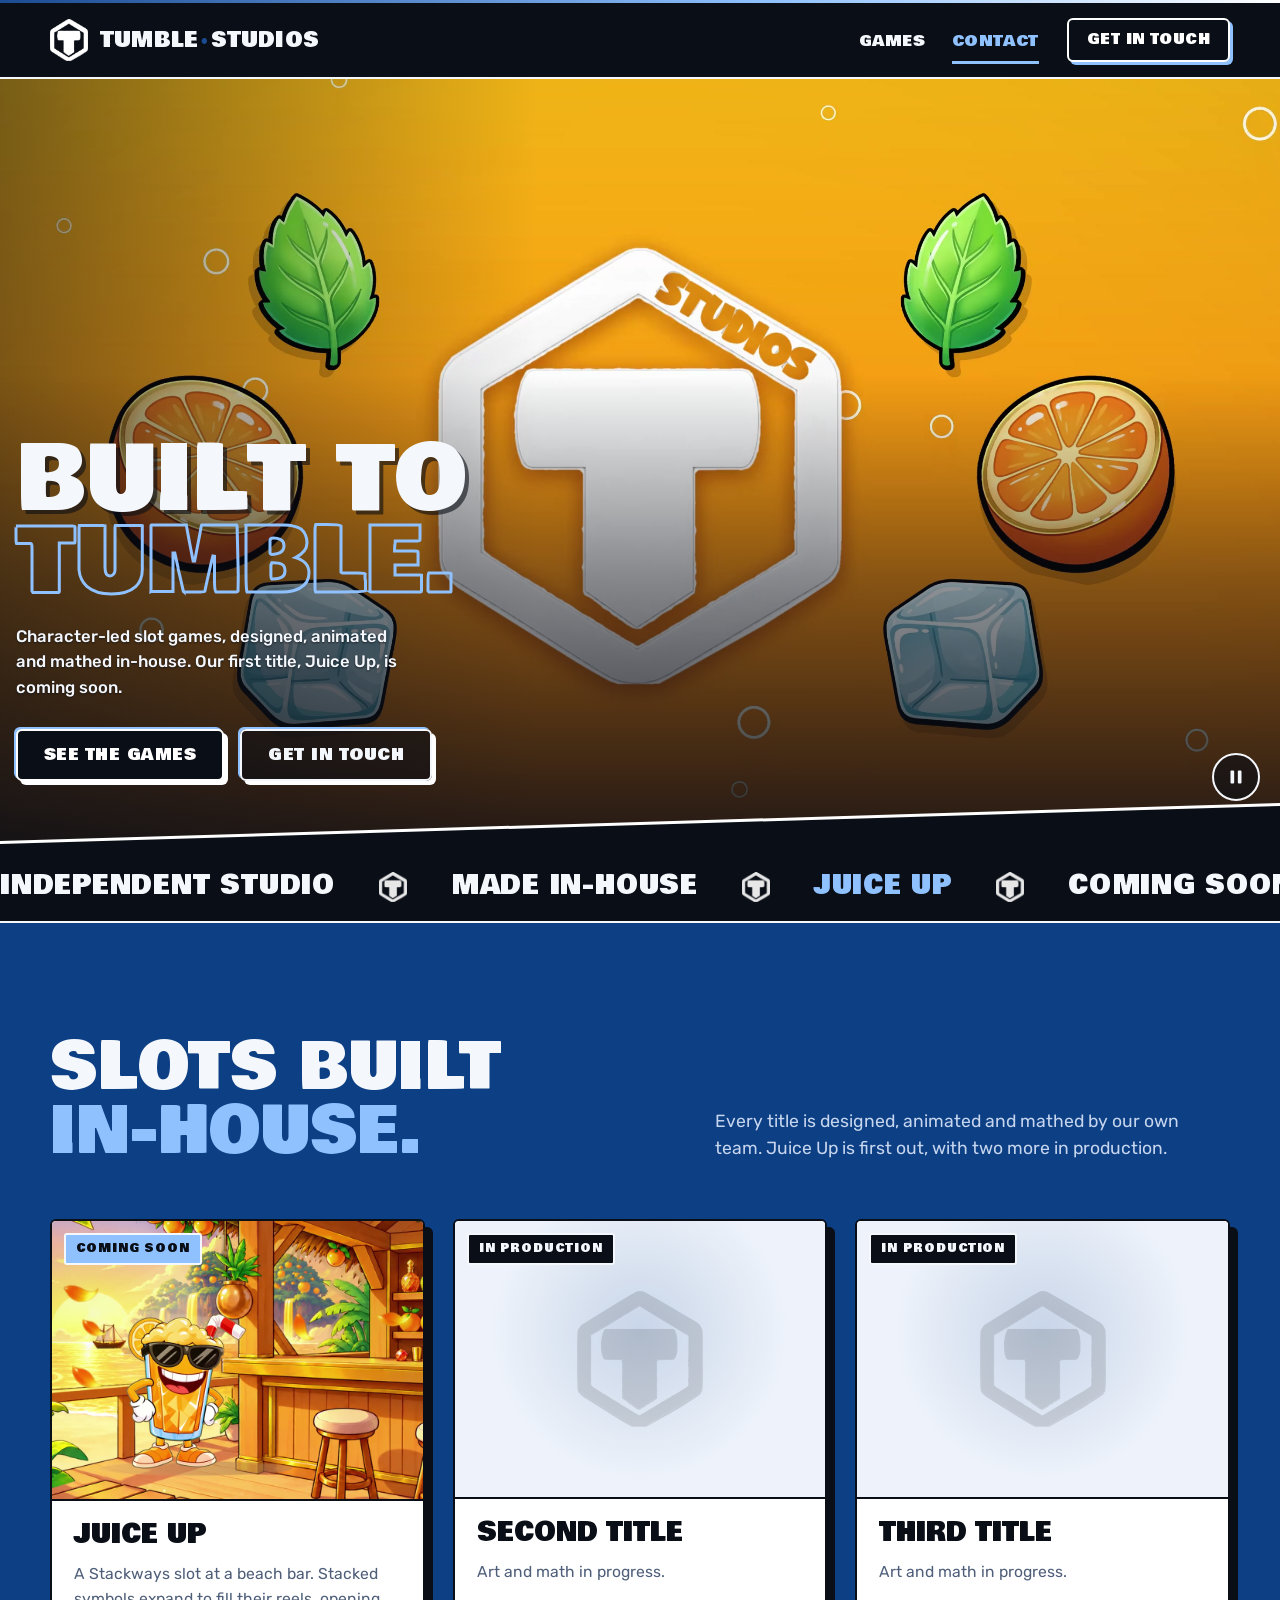
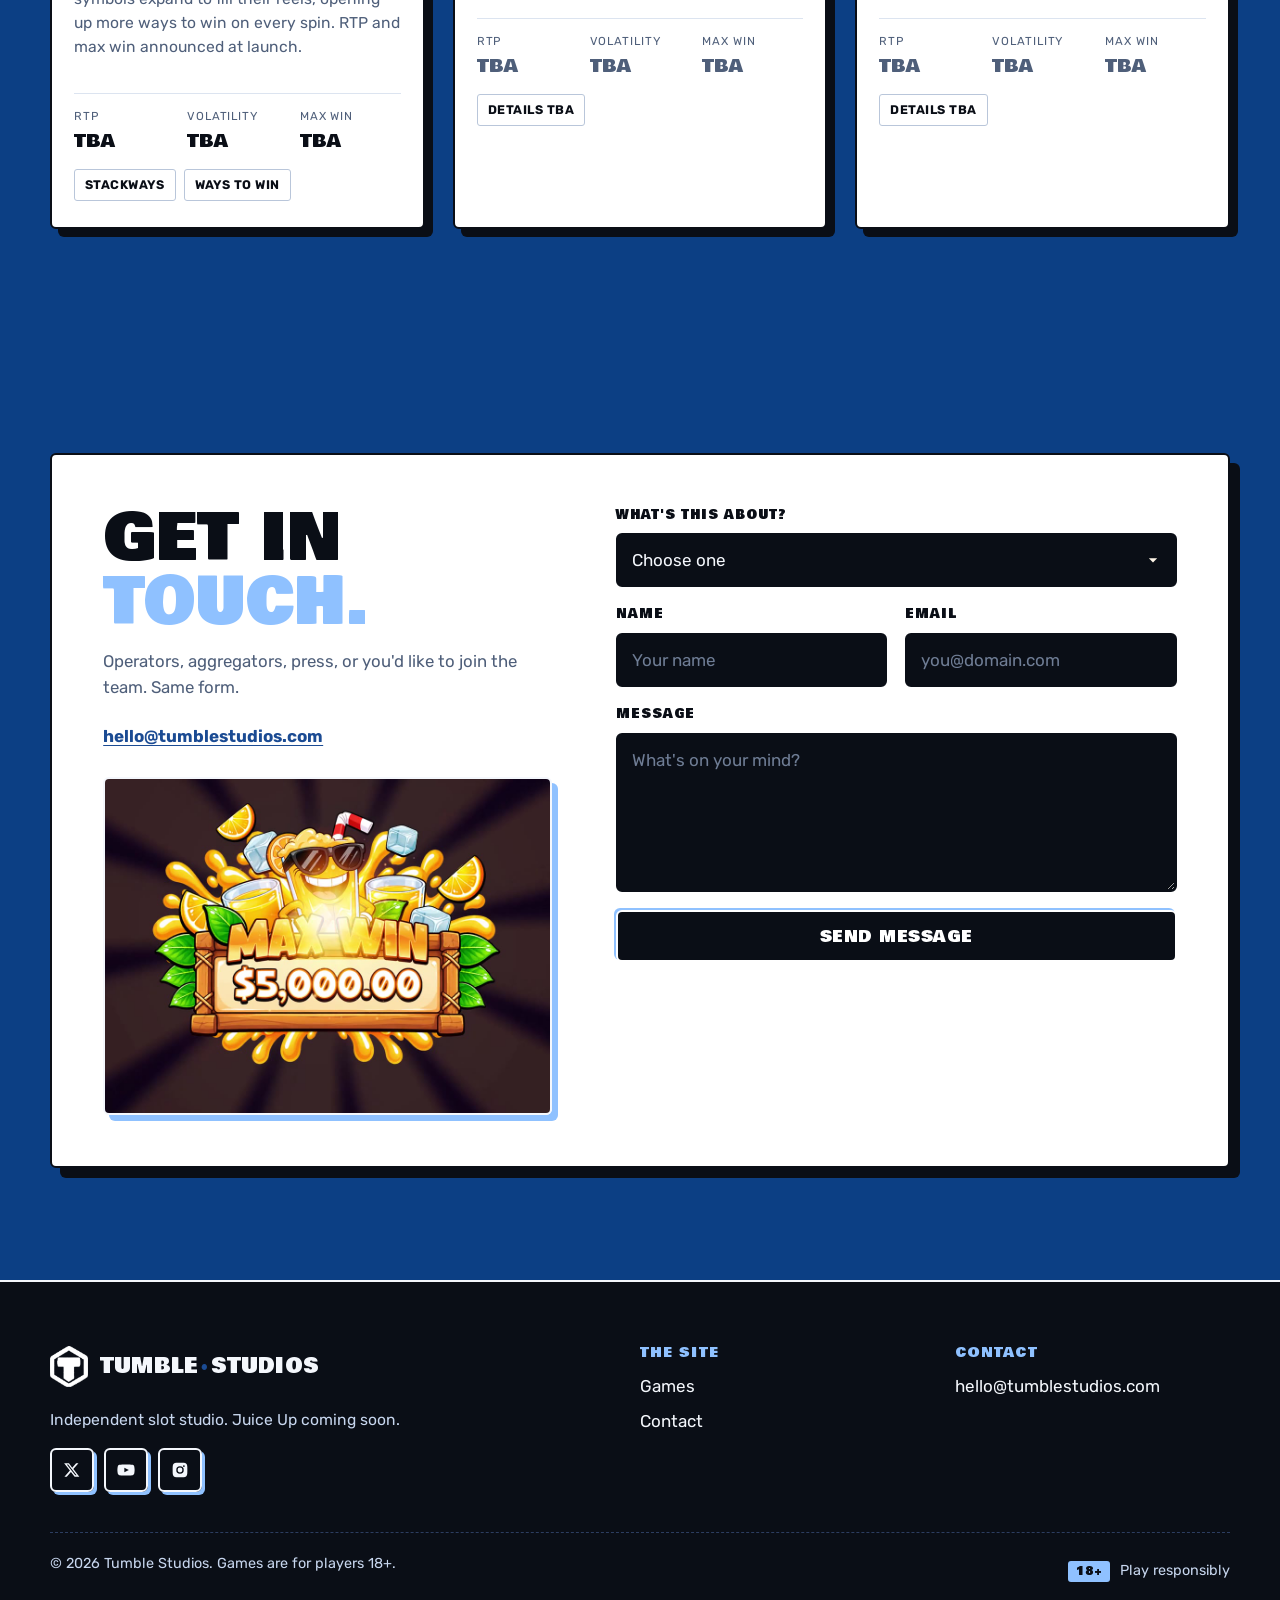
==== index.html @ 676ecd94 "Blue / white / black: page on the logo intro's blue gradient - Body background matches the intro vid" ====
<!doctype html>
<html lang="en">
<head>
  <meta charset="utf-8">
  <meta name="viewport" content="width=device-width, initial-scale=1">
  <title>Tumble Studios · Independent slot studio</title>
  <meta name="description" content="Tumble Studios is an independent slot studio. Character-led games made in-house. First title, Juice Up, a Stackways slot, coming soon.">
  <meta name="theme-color" content="#144C93">
  <meta property="og:type" content="website">
  <meta property="og:title" content="Tumble Studios · Independent slot studio">
  <meta property="og:description" content="Character-led slot games made in-house. First title, Juice Up, a Stackways slot, coming soon.">
  <meta property="og:image" content="assets/hero-poster.jpg">
  <meta name="twitter:card" content="summary_large_image">
  <link rel="icon" href="assets/logo-mark.png" type="image/png">
  <link rel="preconnect" href="https://fonts.googleapis.com">
  <link rel="preconnect" href="https://fonts.gstatic.com" crossorigin>
  <link href="https://fonts.googleapis.com/css2?family=Bowlby+One&family=Rubik:wght@400;500;700&display=swap" rel="stylesheet">
  <link rel="stylesheet" href="css/styles.css">
</head>
<body>
  <a class="skip-link" href="#main">Skip to main content</a>

  <header class="site-header" id="top">
    <div class="wrap header-inner">
      <a class="brand" href="#top" aria-label="Tumble Studios home">
        <img class="brand-mark" src="assets/logo-mark.png" alt="" width="40" height="43">
        <span class="brand-name">Tumble<span class="brand-dot">·</span>Studios</span>
      </a>

      <button class="nav-toggle" type="button" aria-expanded="false" aria-controls="site-nav">
        <span class="nav-toggle-bar"></span>
        <span class="visually-hidden">Menu</span>
      </button>

      <nav class="site-nav" id="site-nav" aria-label="Main">
        <ul>
          <li><a href="#games">Games</a></li>
          <li><a href="#contact">Contact</a></li>
        </ul>
        <a class="btn btn-primary btn-small" href="#contact">Get in touch</a>
      </nav>
    </div>
  </header>

  <main id="main">

    <!-- Hero -->
    <section class="hero" aria-labelledby="hero-title">
      <video class="hero-video" autoplay muted loop playsinline preload="metadata" poster="assets/hero-poster.jpg">
        <source src="assets/hero.mp4" type="video/mp4">
      </video>
      <div class="hero-shade"></div>

      <div class="wrap hero-content">
        <h1 class="hero-title" id="hero-title" aria-label="Built to tumble.">
          <span class="line" data-cascade aria-hidden="true">Built to</span>
          <span class="line outline" data-cascade aria-hidden="true">tumble.</span>
        </h1>
        <p class="hero-lead">Character-led slot games, designed, animated and mathed in-house. Our first title, Juice Up, is coming soon.</p>
        <div class="hero-actions">
          <a class="btn btn-primary" href="#games">See the games</a>
          <a class="btn btn-ghost" href="#contact">Get in touch</a>
        </div>
      </div>

      <button class="video-toggle" type="button" aria-pressed="false" aria-label="Pause background video">
        <svg class="icon-pause" viewBox="0 0 24 24" aria-hidden="true"><rect x="6" y="5" width="4" height="14" rx="1"/><rect x="14" y="5" width="4" height="14" rx="1"/></svg>
        <svg class="icon-play" viewBox="0 0 24 24" aria-hidden="true"><path d="M8 5.5v13l11-6.5z"/></svg>
      </button>
    </section>

    <!-- Marquee strip -->
    <div class="marquee" aria-hidden="true">
      <div class="marquee-track">
        <span>Independent studio</span><img src="assets/logo-mark.png" alt="">
        <span>Made in-house</span><img src="assets/logo-mark.png" alt="">
        <span>Juice Up</span><img src="assets/logo-mark.png" alt="">
        <span>Coming soon</span><img src="assets/logo-mark.png" alt="">
        <span>Independent studio</span><img src="assets/logo-mark.png" alt="">
        <span>Made in-house</span><img src="assets/logo-mark.png" alt="">
        <span>Juice Up</span><img src="assets/logo-mark.png" alt="">
        <span>Coming soon</span><img src="assets/logo-mark.png" alt="">
      </div>
    </div>

    <!-- Games -->
    <section class="games section" id="games" aria-labelledby="games-title">
      <div class="wrap">
        <div class="section-head">
          <h2 class="section-title" id="games-title">Slots built <span class="accent">in-house.</span></h2>
          <p class="section-lead">Every title is designed, animated and mathed by our own team. Juice Up is first out, with two more in production.</p>
        </div>

        <ul class="game-grid" role="list">
          <li class="game-card is-featured">
            <div class="card-art">
              <img src="assets/art-sunset.jpg" alt="Juice Up: a grinning cartoon glass of orange juice wearing sunglasses, standing at a beach bar at sunset." loading="lazy" width="960" height="720">
              <span class="tag tag-zest">Coming soon</span>
            </div>
            <div class="card-body">
              <h3>Juice Up</h3>
              <p>A Stackways slot at a beach bar. Stacked symbols expand to fill their reels, opening up more ways to win on every spin. RTP and max win announced at launch.</p>
              <dl class="stats">
                <div><dt>RTP</dt><dd>TBA</dd></div>
                <div><dt>Volatility</dt><dd>TBA</dd></div>
                <div><dt>Max win</dt><dd>TBA</dd></div>
              </dl>
              <ul class="chips" role="list">
                <li>Stackways</li>
                <li>Ways to win</li>
              </ul>
            </div>
          </li>

          <li class="game-card is-placeholder">
            <div class="card-art card-art-blank">
              <img src="assets/logo-mark.png" alt="" width="200" height="216">
              <span class="tag">In production</span>
            </div>
            <div class="card-body">
              <h3>Second title</h3>
              <p>Art and math in progress.</p>
              <dl class="stats">
                <div><dt>RTP</dt><dd>TBA</dd></div>
                <div><dt>Volatility</dt><dd>TBA</dd></div>
                <div><dt>Max win</dt><dd>TBA</dd></div>
              </dl>
              <ul class="chips" role="list">
                <li>Details TBA</li>
              </ul>
            </div>
          </li>

          <li class="game-card is-placeholder">
            <div class="card-art card-art-blank">
              <img src="assets/logo-mark.png" alt="" width="200" height="216">
              <span class="tag">In production</span>
            </div>
            <div class="card-body">
              <h3>Third title</h3>
              <p>Art and math in progress.</p>
              <dl class="stats">
                <div><dt>RTP</dt><dd>TBA</dd></div>
                <div><dt>Volatility</dt><dd>TBA</dd></div>
                <div><dt>Max win</dt><dd>TBA</dd></div>
              </dl>
              <ul class="chips" role="list">
                <li>Details TBA</li>
              </ul>
            </div>
          </li>
        </ul>
      </div>
    </section>

    <!-- Contact -->
    <section class="contact section" id="contact" aria-labelledby="contact-title">
      <div class="wrap">
        <div class="contact-panel">
          <div class="contact-copy">
            <h2 class="section-title" id="contact-title">Get in <span class="accent">touch.</span></h2>
            <p>Operators, aggregators, press, or you'd like to join the team. Same form.</p>
            <a class="contact-email" href="mailto:hello@tumblestudios.com">hello@tumblestudios.com</a>
            <img class="contact-art" src="assets/art-maxwin.jpg" alt="Max win screen from Juice Up: the juice mascot behind a wooden sign reading Max win $5,000.00." loading="lazy" width="960" height="720">
          </div>

          <form class="contact-form" action="#" method="post" novalidate>
            <div class="field field-full">
              <label for="topic">What's this about?</label>
              <select id="topic" name="topic" required>
                <option value="">Choose one</option>
                <option>Operator partnership</option>
                <option>Aggregator integration</option>
                <option>Press</option>
                <option>Joining the team</option>
                <option>Something else</option>
              </select>
            </div>
            <div class="field">
              <label for="name">Name</label>
              <input id="name" name="name" type="text" autocomplete="name" placeholder="Your name" required>
            </div>
            <div class="field">
              <label for="email">Email</label>
              <input id="email" name="email" type="email" inputmode="email" autocomplete="email" placeholder="you@domain.com" required>
            </div>
            <div class="field field-full">
              <label for="message">Message</label>
              <textarea id="message" name="message" rows="5" placeholder="What's on your mind?" required></textarea>
            </div>
            <div class="field field-full">
              <button class="btn btn-primary" type="submit">Send message</button>
              <p class="form-note" role="status" aria-live="polite"></p>
            </div>
          </form>
        </div>
      </div>
    </section>
  </main>

  <footer class="site-footer">
    <div class="wrap footer-grid">
      <div class="footer-brand">
        <a class="brand" href="#top" aria-label="Tumble Studios home">
          <img class="brand-mark" src="assets/logo-mark.png" alt="" width="40" height="43">
          <span class="brand-name">Tumble<span class="brand-dot">·</span>Studios</span>
        </a>
        <p>Independent slot studio. Juice Up coming soon.</p>
        <ul class="social" role="list">
          <li><a href="#" aria-label="Tumble Studios on X"><svg viewBox="0 0 24 24" aria-hidden="true"><path d="M17.5 3h3.1l-6.8 7.8L21.8 21h-6.3l-4.9-6.4L5 21H1.9l7.3-8.3L1.5 3h6.4l4.4 5.9zm-1.1 16.1h1.7L6.9 4.8H5.1z"/></svg></a></li>
          <li><a href="#" aria-label="Tumble Studios on YouTube"><svg viewBox="0 0 24 24" aria-hidden="true"><path d="M23 7.2a3 3 0 0 0-2.1-2.1C19 4.6 12 4.6 12 4.6s-7 0-8.9.5A3 3 0 0 0 1 7.2 31 31 0 0 0 .5 12 31 31 0 0 0 1 16.8a3 3 0 0 0 2.1 2.1c1.9.5 8.9.5 8.9.5s7 0 8.9-.5A3 3 0 0 0 23 16.8a31 31 0 0 0 .5-4.8A31 31 0 0 0 23 7.2zM9.8 15.1V8.9l6 3.1z"/></svg></a></li>
          <li><a href="#" aria-label="Tumble Studios on Instagram"><svg viewBox="0 0 24 24" aria-hidden="true"><path d="M12 2.2c3.2 0 3.6 0 4.8.1 3.2.1 4.8 1.7 4.9 4.9.1 1.3.1 1.6.1 4.8s0 3.6-.1 4.8c-.1 3.2-1.7 4.8-4.9 4.9-1.3.1-1.6.1-4.8.1s-3.6 0-4.8-.1c-3.3-.1-4.8-1.7-4.9-4.9C2.2 15.6 2.2 15.2 2.2 12s0-3.6.1-4.8C2.4 3.9 4 2.4 7.2 2.3 8.4 2.2 8.8 2.2 12 2.2zM12 7a5 5 0 1 0 0 10 5 5 0 0 0 0-10zm0 8.2a3.2 3.2 0 1 1 0-6.4 3.2 3.2 0 0 1 0 6.4zm5.2-9.6a1.2 1.2 0 1 0 0 2.4 1.2 1.2 0 0 0 0-2.4z"/></svg></a></li>
        </ul>
      </div>
      <nav aria-label="Footer">
        <h3>The site</h3>
        <ul>
          <li><a href="#games">Games</a></li>
          <li><a href="#contact">Contact</a></li>
        </ul>
      </nav>
      <div>
        <h3>Contact</h3>
        <ul>
          <li><a href="mailto:hello@tumblestudios.com">hello@tumblestudios.com</a></li>
        </ul>
      </div>
    </div>
    <div class="wrap footer-bottom">
      <p>&copy; 2026 Tumble Studios. Games are for players 18+.</p>
      <p><span class="age-badge">18+</span> Play responsibly</p>
    </div>
  </footer>

  <script src="js/main.js" defer></script>
</body>
</html>
---- css/styles.css ----
/* Tumble Studios
   Dark, loud, orange. Bowlby One for display, Rubik for everything else. */

:root {
  /* blue, white, black: from the Tumble Studios logo intro */
  --bg: #111B2E;         /* navy rather than black; a shade lighter */
  --bg-raised: #192741;
  --line: #2C3D60;
  --text: #F4F7FC;
  --white: #FFFFFF;
  --muted: #A7B4CA;
  --blue: #1B4B93;       /* sampled from Doug's logo */
  --blue-deep: #10316A;
  --sky: #6AA6FF;
  --ink: #0A0E16;

  --font-display: "Bowlby One", "Arial Black", Impact, sans-serif;
  --font-body: "Rubik", "Segoe UI", system-ui, sans-serif;

  --wrap: 1180px;
  --gutter: 16px;
  --radius: 6px;
  --ease: cubic-bezier(.2, .8, .2, 1);
  --ease-reel: cubic-bezier(.3, 1.35, .45, 1);

  /* two-tone offset shadows on buttons: blue one way, sky the other */
  --shadow-btn: 4px 4px 0 var(--blue), -2px -2px 0 var(--sky);
  --shadow-btn-hover: 6px 6px 0 var(--sky), -2px -2px 0 var(--blue);
}

*, *::before, *::after { box-sizing: border-box; }

html { scroll-behavior: smooth; -webkit-text-size-adjust: 100%; }

/* keep anchored sections clear of the sticky header */
[id] { scroll-margin-top: 84px; }

body {
  margin: 0;
  font-family: var(--font-body);
  font-size: 1.0625rem;
  line-height: 1.55;
  color: var(--text);
  background-color: var(--bg);
  /* faint diagonal grain so the dark isn't flat */
  background-image: repeating-linear-gradient(135deg, rgba(255, 255, 255, .018) 0 2px, transparent 2px 7px);
  overflow-x: hidden;
}

img, video, svg { display: block; max-width: 100%; }

::selection { background: var(--sky); color: var(--ink); }

h1, h2, h3 {
  font-family: var(--font-display);
  font-weight: 400;
  line-height: 1;
  margin: 0;
  text-transform: uppercase;
}

p { margin: 0 0 1em; max-width: 62ch; }
p:last-child { margin-bottom: 0; }

a { color: var(--sky); text-underline-offset: .15em; }
a:hover { color: var(--text); }

:focus-visible { outline: 3px solid var(--sky); outline-offset: 3px; }

ul[role="list"] { list-style: none; margin: 0; padding: 0; }

.accent { color: var(--sky); }

.wrap {
  width: min(100% - (var(--gutter) * 2), var(--wrap));
  margin-inline: auto;
}

.visually-hidden {
  position: absolute !important;
  width: 1px; height: 1px;
  padding: 0; margin: -1px;
  overflow: hidden; clip: rect(0 0 0 0);
  white-space: nowrap; border: 0;
}

.skip-link {
  position: absolute; top: -100px; left: 16px;
  padding: 10px 14px;
  background: var(--sky); color: var(--ink);
  border-radius: var(--radius);
  z-index: 100;
  font-weight: 700;
}
.skip-link:focus { top: 12px; }

/* Buttons: flat, hard offset shadow */
.btn {
  display: inline-flex;
  align-items: center;
  justify-content: center;
  min-height: 52px;
  padding: 0 26px;
  font-family: var(--font-display);
  font-size: 1rem;
  letter-spacing: .03em;
  text-transform: uppercase;
  text-decoration: none;
  border-radius: var(--radius);
  border: 2px solid var(--text);
  cursor: pointer;
  transition: transform .15s var(--ease), box-shadow .15s var(--ease), background-color .15s;
}
.btn:hover { transform: translate(-2px, -2px); }
.btn:active { transform: translate(1px, 1px); }

.btn-primary {
  background: var(--white);
  color: var(--ink);
  border-color: var(--white);
  box-shadow: var(--shadow-btn);
}
.btn-primary:hover { background: var(--sky); color: var(--ink); border-color: var(--white); box-shadow: var(--shadow-btn-hover); }
.btn-primary:active { box-shadow: 2px 2px 0 var(--blue); }

.btn-ghost {
  background: rgba(10, 14, 22, .55);
  color: var(--text);
  border-color: var(--text);
  box-shadow: var(--shadow-btn);
  backdrop-filter: blur(6px);
}
.btn-ghost:hover { background: var(--text); color: var(--ink); box-shadow: var(--shadow-btn-hover); }

.btn-small { min-height: 44px; padding: 0 18px; font-size: .9rem; box-shadow: 3px 3px 0 var(--blue); }
.btn-small:hover { box-shadow: 5px 5px 0 var(--sky); }

/* Header */
.site-header {
  position: sticky;
  top: 0;
  z-index: 50;
  background: var(--bg);
  border-bottom: 2px solid var(--text);
  /* thin brand line along the very top, blue fading to sky */
  border-top: 3px solid var(--blue);
}
.site-header::before {
  content: "";
  position: absolute;
  top: -3px; left: 0; right: 0;
  height: 3px;
  background: linear-gradient(90deg, var(--blue), var(--sky) 60%, var(--white));
}

.header-inner {
  display: flex;
  align-items: center;
  justify-content: space-between;
  gap: 24px;
  min-height: 74px;
}

.brand {
  display: inline-flex;
  align-items: center;
  gap: 12px;
  color: var(--text);
  text-decoration: none;
}
.brand:hover { color: var(--sky); }
.brand-mark { width: 38px; height: auto; }
.brand-name { font-family: var(--font-display); font-size: 1.3rem; text-transform: uppercase; letter-spacing: .01em; }
.brand-dot { color: var(--blue); margin: 0 .1em; }

.site-nav { display: flex; align-items: center; gap: 28px; }
.site-nav ul { display: flex; gap: 26px; list-style: none; margin: 0; padding: 0; }
.site-nav ul a {
  font-family: var(--font-display);
  font-size: .95rem;
  letter-spacing: .04em;
  text-transform: uppercase;
  color: var(--text);
  text-decoration: none;
  padding: 8px 0;
  border-bottom: 3px solid transparent;
}
.site-nav ul a:hover,
.site-nav ul a[aria-current="true"] { border-bottom-color: var(--sky); color: var(--sky); }

.nav-toggle {
  display: none;
  width: 48px; height: 48px;
  background: none; border: 0;
  position: relative;
  cursor: pointer;
  border-radius: var(--radius);
}
.nav-toggle-bar,
.nav-toggle-bar::before,
.nav-toggle-bar::after {
  position: absolute; left: 12px;
  width: 24px; height: 3px;
  background: var(--text);
  border-radius: 2px;
  transition: transform .25s var(--ease), opacity .2s;
}
.nav-toggle-bar { top: 22px; }
.nav-toggle-bar::before { content: ""; left: 0; top: -8px; }
.nav-toggle-bar::after { content: ""; left: 0; top: 8px; }
.nav-toggle[aria-expanded="true"] .nav-toggle-bar { background: transparent; }
.nav-toggle[aria-expanded="true"] .nav-toggle-bar::before { transform: translateY(8px) rotate(45deg); }
.nav-toggle[aria-expanded="true"] .nav-toggle-bar::after { transform: translateY(-8px) rotate(-45deg); }

/* Hero */
.hero {
  position: relative;
  min-height: min(86svh, 800px);
  display: flex;
  align-items: flex-end;
  background: var(--bg);
  overflow: hidden;
  isolation: isolate;
}

.hero-video, .hero-shade {
  position: absolute;
  inset: 0;
  width: 100%;
  height: 100%;
}
.hero-video { object-fit: cover; z-index: -2; }
.hero-shade {
  z-index: -1;
  background:
    linear-gradient(to top, rgba(10, 14, 22, .9) 0%, rgba(10, 14, 22, .45) 35%, rgba(10, 14, 22, 0) 62%),
    linear-gradient(to right, rgba(10, 14, 22, .5), rgba(10, 14, 22, 0) 42%);
}

/* diagonal bottom edge, like a torn ticket, with the orange line following it */
/* Two stacked wedges: an orange one, and a dark one 3px lower on top of it,
   so only a 3px orange line shows along the cut. The cut rises to the right
   by a fixed 38px whatever the screen width, so the line starts at the edge. */
.hero::before,
.hero::after {
  content: "";
  position: absolute;
  left: 0; right: 0; bottom: 0;
  height: 60px;
  z-index: 1;
  pointer-events: none;
}
.hero::before {
  background: var(--blue);
  clip-path: polygon(0 48px, 100% 10px, 100% 100%, 0 100%);
}
.hero::after {
  background: var(--bg);
  clip-path: polygon(0 51px, 100% 13px, 100% 100%, 0 100%);
}

/* hero text hugs the left edge so the video stays in view */
.hero-content {
  position: relative;
  z-index: 2;
  width: min(100% - (var(--gutter) * 2), 1400px);
  margin-inline: auto;
  padding-block: clamp(40px, 6vw, 72px);
}

.hero-title {
  display: flex;
  flex-direction: column;
  font-size: clamp(3rem, 7.5vw, 5.6rem);
  line-height: .92;
  text-shadow: 4px 4px 0 rgba(10, 14, 22, .6);
  margin-bottom: 20px;
}
.hero-title .line { display: block; white-space: pre; }
.hero-title .outline {
  color: transparent;
  -webkit-text-stroke: 3px var(--sky);
  text-shadow: none;
}

/* cascade: each letter drops in and lands with a small bounce */
.hero-title .letter {
  display: inline-block;
  animation: drop .7s var(--ease-reel) both;
  animation-delay: calc(var(--i) * 55ms);
}
@keyframes drop {
  from { opacity: 0; transform: translateY(-.6em); }
  60% { opacity: 1; }
  to { opacity: 1; transform: none; }
}

.hero-lead {
  font-size: clamp(1rem, 1.3vw, 1.15rem);
  font-weight: 500;
  max-width: 36ch;
  margin-bottom: 28px;
  color: var(--text);
  text-shadow: 0 1px 2px rgba(10, 14, 22, .7);
}

.hero-actions { display: flex; flex-wrap: wrap; gap: 16px; }

.video-toggle {
  position: absolute;
  right: 20px; bottom: 52px;
  z-index: 2;
  width: 48px; height: 48px;
  border-radius: 50%;
  border: 2px solid var(--text);
  background: rgba(10, 14, 22, .6);
  color: var(--text);
  cursor: pointer;
  display: grid;
  place-items: center;
}
.video-toggle:hover { background: var(--sky); color: var(--ink); }
.video-toggle svg { width: 22px; height: 22px; fill: currentColor; }
.video-toggle .icon-play { display: none; }
.video-toggle[aria-pressed="true"] .icon-pause { display: none; }
.video-toggle[aria-pressed="true"] .icon-play { display: block; }

/* page-load sequence */
.hero-lead, .hero-actions { animation: rise .6s var(--ease) both; }
.hero-lead { animation-delay: .75s; }
.hero-actions { animation-delay: .85s; }
@keyframes rise {
  from { opacity: 0; transform: translateY(16px); }
  to { opacity: 1; transform: none; }
}

/* Marquee strip */
.marquee {
  overflow: hidden;
  margin-top: 44px; /* clear gap below the hero frame */
  background: var(--ink);
  border-bottom: 2px solid var(--text);
  padding-block: 14px;
}
.marquee-track {
  display: flex;
  align-items: center;
  width: max-content;
  gap: 44px;
  font-family: var(--font-display);
  font-size: clamp(1.1rem, 2.2vw, 1.6rem);
  text-transform: uppercase;
  letter-spacing: .03em;
  animation: slide 30s linear infinite;
}
.marquee-track span { white-space: nowrap; }
.marquee-track span:nth-of-type(4n + 3) { color: var(--sky); }
.marquee-track img { width: 28px; height: auto; opacity: .9; }
@keyframes slide { to { transform: translateX(-50%); } }

/* Sections */
.section { padding-block: clamp(64px, 9vw, 112px); }

.section-head {
  display: grid;
  grid-template-columns: 1.2fr 1fr;
  gap: 24px 48px;
  align-items: end;
  margin-bottom: clamp(32px, 5vw, 56px);
}
.section-title { font-size: clamp(2.4rem, 5.5vw, 4rem); }
.section-title .accent { display: inline-block; white-space: nowrap; }
.section-lead { font-size: 1.1rem; color: var(--muted); max-width: 46ch; }

/* Game cards */
.game-grid {
  display: grid;
  grid-template-columns: repeat(3, 1fr);
  gap: 28px;
}

.game-card {
  position: relative;
  display: flex;
  flex-direction: column;
  background: var(--bg-raised);
  border: 2px solid var(--text);
  border-radius: var(--radius);
  box-shadow: 8px 8px 0 var(--blue);
  overflow: hidden;
  transition: transform .2s var(--ease), box-shadow .2s var(--ease);
}
.game-card:hover { transform: translate(-3px, -3px); box-shadow: 11px 11px 0 var(--sky); }
.game-card.is-placeholder { box-shadow: 8px 8px 0 var(--line); }
.game-card.is-placeholder:hover { box-shadow: 11px 11px 0 var(--blue-deep); }

.card-art {
  position: relative;
  aspect-ratio: 4 / 3;
  border-bottom: 2px solid var(--text);
  background: var(--ink);
}
.card-art img { width: 100%; height: 100%; object-fit: cover; }
.card-art-blank {
  display: grid;
  place-items: center;
  background:
    radial-gradient(circle at 50% 40%, rgba(43, 108, 212, .45), transparent 60%),
    var(--bg-raised);
}
.card-art-blank img { width: 34%; height: auto; opacity: .35; }

.tag {
  position: absolute;
  top: 12px; left: 12px;
  padding: 5px 10px;
  font-family: var(--font-display);
  font-size: .72rem;
  letter-spacing: .08em;
  text-transform: uppercase;
  color: var(--text);
  background: var(--ink);
  border: 2px solid var(--text);
  border-radius: 3px;
}
.tag-zest { background: var(--sky); color: var(--ink); }

.card-body { padding: 22px 22px 26px; display: grid; gap: 14px; align-content: start; }
.card-body h3 { font-size: 1.6rem; }
.card-body p { color: var(--muted); font-size: .98rem; }

.stats {
  display: grid;
  grid-template-columns: repeat(3, 1fr);
  gap: 12px;
  margin: 4px 0 0;
  padding-top: 14px;
  border-top: 1px solid var(--line);
}
.stats dt {
  font-size: .72rem;
  letter-spacing: .08em;
  text-transform: uppercase;
  color: var(--muted);
}
.stats dd {
  margin: 2px 0 0;
  font-family: var(--font-display);
  font-size: 1.1rem;
  color: var(--text);
}
.is-placeholder .stats dd { color: var(--muted); }

.chips { display: flex; flex-wrap: wrap; gap: 8px; }
.chips li {
  padding: 5px 10px;
  font-size: .78rem;
  font-weight: 700;
  letter-spacing: .04em;
  text-transform: uppercase;
  color: var(--text);
  border: 1px solid var(--muted);
  border-radius: 3px;
}

/* Contact */
.contact-panel {
  display: grid;
  grid-template-columns: 1fr 1.25fr;
  gap: clamp(32px, 5vw, 64px);
  padding: clamp(28px, 4vw, 56px);
  background: var(--bg-raised);
  border: 2px solid var(--text);
  border-radius: var(--radius);
  box-shadow: 10px 10px 0 var(--blue);
}
.contact-copy p { color: var(--muted); font-size: 1.05rem; margin-top: 14px; }
.contact-email {
  display: inline-block;
  margin-top: 6px;
  font-weight: 700;
  color: var(--sky);
}
.contact-art {
  margin-top: 28px;
  width: 100%;
  height: auto;
  border: 2px solid var(--text);
  border-radius: var(--radius);
  box-shadow: 6px 6px 0 var(--sky);
}

.contact-form {
  display: grid;
  grid-template-columns: 1fr 1fr;
  gap: 18px;
  align-content: start;
}
.field { display: grid; gap: 8px; }
.field label {
  font-family: var(--font-display);
  font-size: .78rem;
  letter-spacing: .08em;
  text-transform: uppercase;
}
.field-full { grid-column: 1 / -1; }

input, select, textarea {
  font: inherit;
  color: var(--text);
  background: var(--ink);
  border: 2px solid var(--text);
  border-radius: var(--radius);
  padding: 12px 14px;
  min-height: 50px;
  width: 100%;
}
input::placeholder, textarea::placeholder { color: #6F7D95; }
select { appearance: none; -webkit-appearance: none;
  background-image: url("data:image/svg+xml,%3Csvg xmlns='http://www.w3.org/2000/svg' viewBox='0 0 24 24' fill='%23FFF6E8'%3E%3Cpath d='M7 10l5 5 5-5z'/%3E%3C/svg%3E");
  background-repeat: no-repeat; background-position: right 12px center; background-size: 20px; padding-right: 40px; }
select option { background: var(--bg-raised); color: var(--text); }
textarea { min-height: 150px; resize: vertical; }
input:focus-visible, select:focus-visible, textarea:focus-visible { outline-color: var(--sky); outline-offset: 2px; }
input[aria-invalid="true"], select[aria-invalid="true"], textarea[aria-invalid="true"] { border-color: #FF6B6B; }

.form-note { font-weight: 500; margin: 12px 0 0; }
.form-note:empty { display: none; }
.form-note.is-error { color: #FF8A8A; }
.form-note.is-ok { color: var(--sky); }

/* Footer */
.site-footer {
  border-top: 2px solid var(--text);
  padding-top: clamp(40px, 6vw, 64px);
}
.footer-grid {
  display: grid;
  grid-template-columns: 2fr 1fr 1fr;
  gap: 40px;
}
.footer-brand p { margin-top: 14px; color: var(--muted); font-size: .98rem; }
.site-footer h3 { font-size: .85rem; letter-spacing: .08em; color: var(--blue); margin-bottom: 14px; }
.site-footer nav ul, .site-footer div > ul:not(.social) { list-style: none; margin: 0; padding: 0; display: grid; gap: 8px; }
.site-footer a { color: var(--text); text-decoration: none; }
.site-footer a:hover { color: var(--sky); }

.social { display: flex; gap: 10px; margin-top: 18px; }
.social a {
  display: grid; place-items: center;
  width: 44px; height: 44px;
  border: 2px solid var(--text);
  border-radius: var(--radius);
  box-shadow: 3px 3px 0 var(--blue);
}
.social a:hover { background: var(--sky); color: var(--ink); }
.social svg { width: 18px; height: 18px; fill: currentColor; }

.footer-bottom {
  display: flex;
  justify-content: space-between;
  flex-wrap: wrap;
  gap: 12px;
  margin-top: 40px;
  padding-block: 20px;
  border-top: 1px dashed var(--line);
  font-size: .9rem;
  color: var(--muted);
}
.footer-bottom p { display: flex; align-items: center; gap: 10px; }
.age-badge {
  display: inline-grid; place-items: center;
  padding: 2px 8px;
  font-family: var(--font-display);
  font-size: .72rem;
  color: var(--ink);
  background: var(--blue);
  border-radius: 3px;
}

/* Responsive */
@media (max-width: 1000px) {
  .game-grid { grid-template-columns: repeat(2, 1fr); }
  .game-card.is-featured { grid-column: 1 / -1; }
  .game-card.is-featured .card-art { aspect-ratio: 16 / 9; }
  .section-head { grid-template-columns: 1fr; }
  .contact-panel { grid-template-columns: 1fr; }
  .contact-art { max-width: 480px; }
  .footer-grid { grid-template-columns: 1fr 1fr; }
}

@media (max-width: 820px) {
  .nav-toggle { display: block; }
  .site-nav {
    position: absolute;
    top: 100%; left: 0; right: 0;
    flex-direction: column;
    align-items: stretch;
    gap: 8px;
    padding: 12px var(--gutter) 20px;
    background: var(--bg);
    border-bottom: 2px solid var(--text);
    display: none;
  }
  .site-nav.is-open { display: flex; }
  .site-nav ul { flex-direction: column; gap: 0; }
  .site-nav ul a { display: block; padding: 14px 4px; border-bottom: 1px solid var(--line); }
  .site-nav .btn { margin-top: 12px; }
}

@media (max-width: 560px) {
  body { font-size: 1rem; }
  .brand-name { font-size: 1.05rem; }
  /* phones: landscape video shown whole at 16:9, headline and buttons centred on it */
  .hero { min-height: 0; aspect-ratio: 16 / 9; align-items: center; }
  .hero::before, .hero::after { display: none; }
  .hero-shade { background: rgba(10, 14, 22, .42); }
  .hero-content { padding-block: 16px; text-align: center; }
  .hero-title { font-size: clamp(1.9rem, 9vw, 2.4rem); align-items: center; margin-bottom: 14px; text-shadow: 3px 3px 0 rgba(10, 14, 22, .6); }
  .hero-title .outline { color: var(--sky); -webkit-text-stroke: 0; text-shadow: 3px 3px 0 rgba(10, 14, 22, .6); }
  .hero-lead { display: none; }
  .hero-actions { justify-content: center; gap: 10px; }
  .hero-actions .btn { min-height: 42px; padding: 0 14px; font-size: .8rem; box-shadow: 3px 3px 0 var(--sky), -2px -2px 0 var(--blue); }
  .video-toggle { width: 34px; height: 34px; right: 10px; bottom: 10px; }
  .video-toggle svg { width: 16px; height: 16px; }
  .marquee { margin-top: 0; }
  .game-grid { grid-template-columns: 1fr; gap: 28px; }
  .game-card.is-featured .card-art { aspect-ratio: 4 / 3; }
  .contact-panel { padding: 22px; box-shadow: 6px 6px 0 var(--blue); }
  .contact-form { grid-template-columns: 1fr; }
  .footer-grid { grid-template-columns: 1fr; gap: 32px; }
}

@media (prefers-reduced-motion: reduce) {
  html { scroll-behavior: auto; }
  .hero-title .letter, .hero-lead, .hero-actions { animation: none; }
  .marquee-track { animation: none; }
  .btn, .game-card { transition: none; }
  .btn:hover, .game-card:hover { transform: none; }
}

/* ---- Blue / white / black --------------------------------------------------
   Page sits on the logo intro's blue; cards and the contact panel are white
   with black text; header, marquee and footer are black. Overrides the base
   rules above, so the structure stays untouched. */
:root {
  --bg: #144C93;
  --bg-raised: #FFFFFF;
  --muted: #C7D6EE;            /* muted text on blue */
  --sky: #8FC1FF;
  --on-light: #0A0E16;
  --on-light-muted: #4F5F7A;
  --on-light-line: #DCE4F0;
  --shadow-btn: 4px 4px 0 var(--white), -2px -2px 0 var(--sky);
  --shadow-btn-hover: 6px 6px 0 var(--sky), -2px -2px 0 var(--white);
}

body {
  background-color: #0C3F84;
  /* the intro video's gradient: bright at the top centre, deep at the edges */
  background-image: radial-gradient(120% 90% at 50% 0%, #1B579F 0%, #144C93 45%, #093A7D 100%);
  background-attachment: fixed;
}

.btn-primary { background: var(--ink); color: var(--white); border-color: var(--white); }
.btn-primary:hover { background: var(--sky); color: var(--ink); }
.btn-primary:active { box-shadow: 2px 2px 0 var(--white); }
.btn-small { box-shadow: 3px 3px 0 var(--sky); }
.btn-small:hover { box-shadow: 5px 5px 0 var(--white); }

.site-header { background: var(--ink); }

/* hero wedge and marquee join into one black band under the video */
.hero::before { background: var(--white); }
.hero::after { background: var(--ink); }
.marquee { margin-top: 0; }

.game-card { background: var(--white); color: var(--on-light); border-color: var(--ink); box-shadow: 8px 8px 0 var(--ink); }
.game-card:hover { box-shadow: 11px 11px 0 var(--white); }
.game-card.is-placeholder { box-shadow: 8px 8px 0 var(--ink); }
.game-card.is-placeholder:hover { box-shadow: 11px 11px 0 var(--white); }
.card-art { border-bottom-color: var(--ink); }
.card-art-blank { background: radial-gradient(circle at 50% 40%, rgba(27, 75, 147, .18), transparent 60%), #EEF3FB; }
.card-art-blank img { opacity: .12; filter: brightness(0); }
.card-body h3, .stats dd { color: var(--on-light); }
.card-body p, .stats dt, .is-placeholder .stats dd { color: var(--on-light-muted); }
.stats { border-top-color: var(--on-light-line); }
.chips li { color: var(--on-light); border-color: #B9C6DA; }

.contact-panel { background: var(--white); color: var(--on-light); border-color: var(--ink); box-shadow: 10px 10px 0 var(--ink); }
.contact-copy p { color: var(--on-light-muted); }
.contact-email { color: var(--blue); }
.field label { color: var(--on-light); }
input, select, textarea { border-color: var(--ink); }
.form-note.is-ok { color: var(--blue); }
.form-note.is-error { color: #C62828; }

.site-footer { background: var(--ink); }
.site-footer h3 { color: var(--sky); }
.social a { box-shadow: 3px 3px 0 var(--sky); }
.age-badge { background: var(--sky); }

@media (max-width: 820px) {
  .site-nav { background: var(--ink); }
}
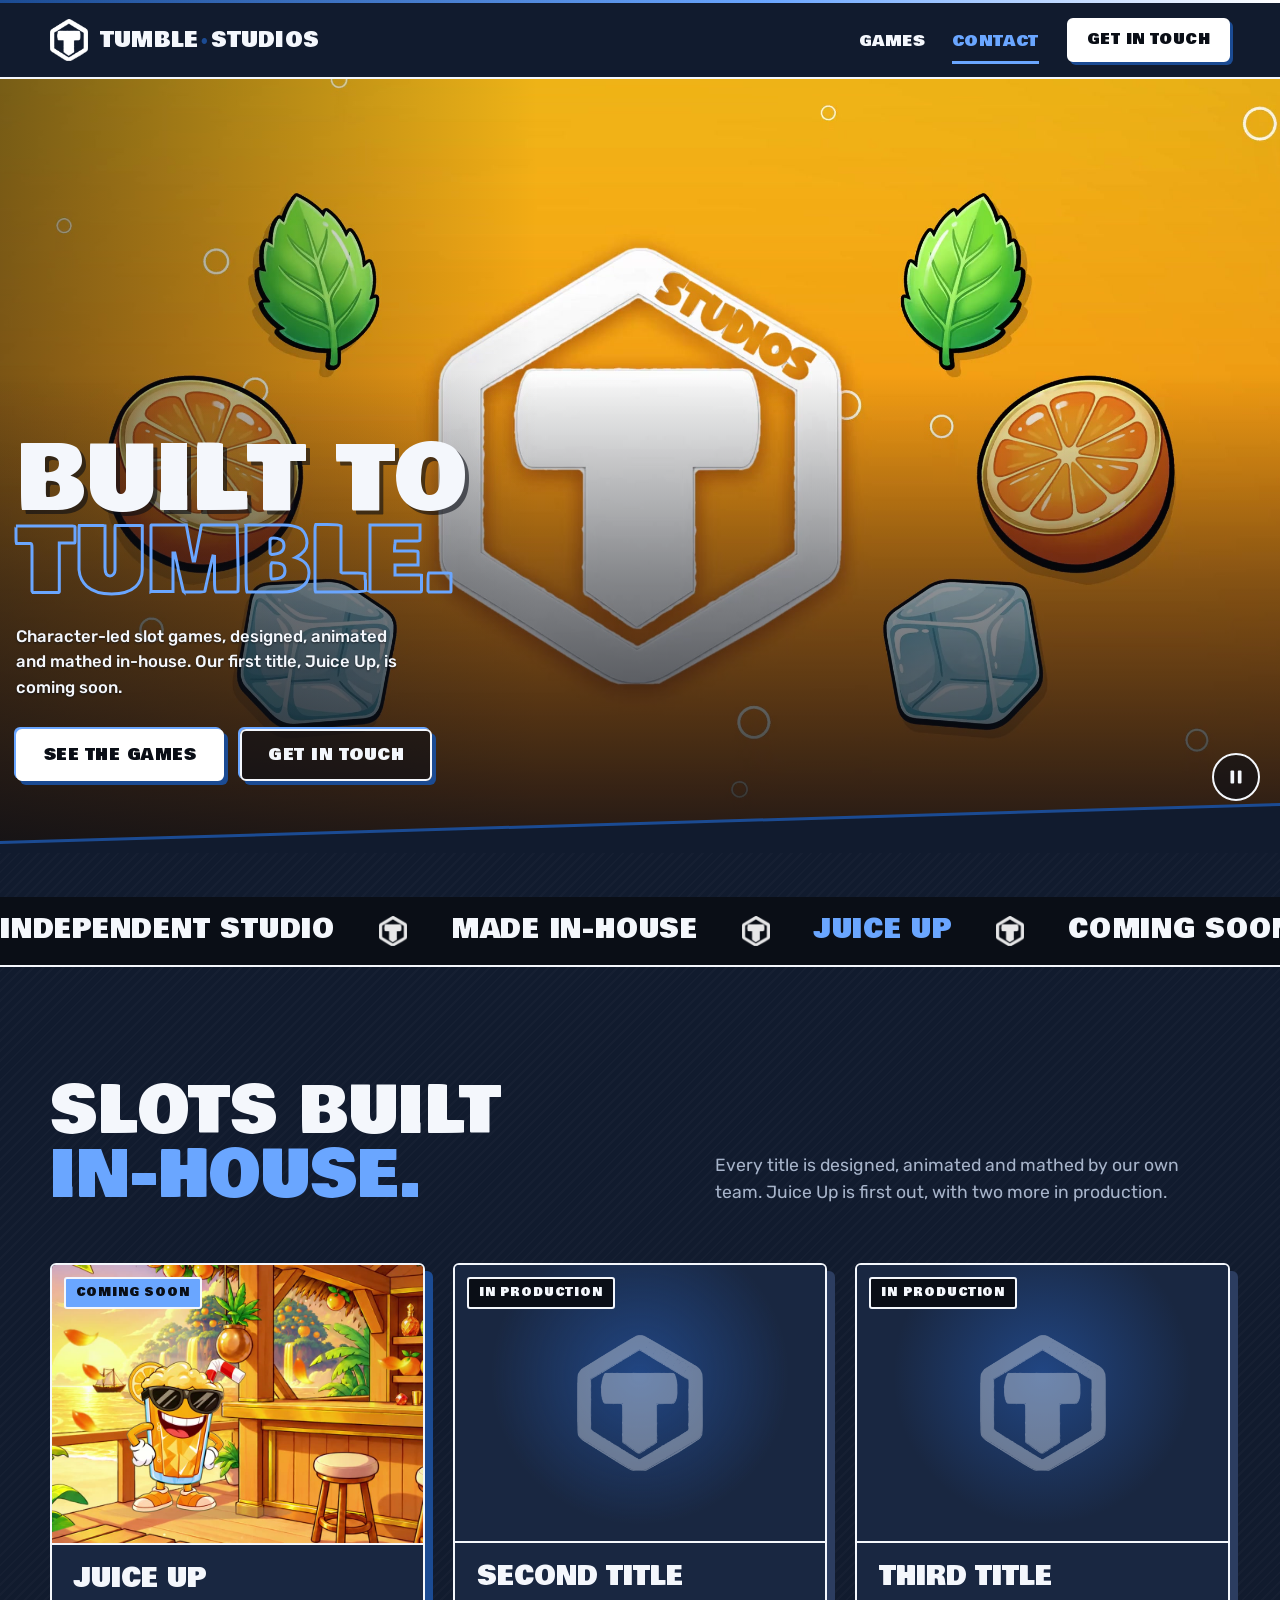
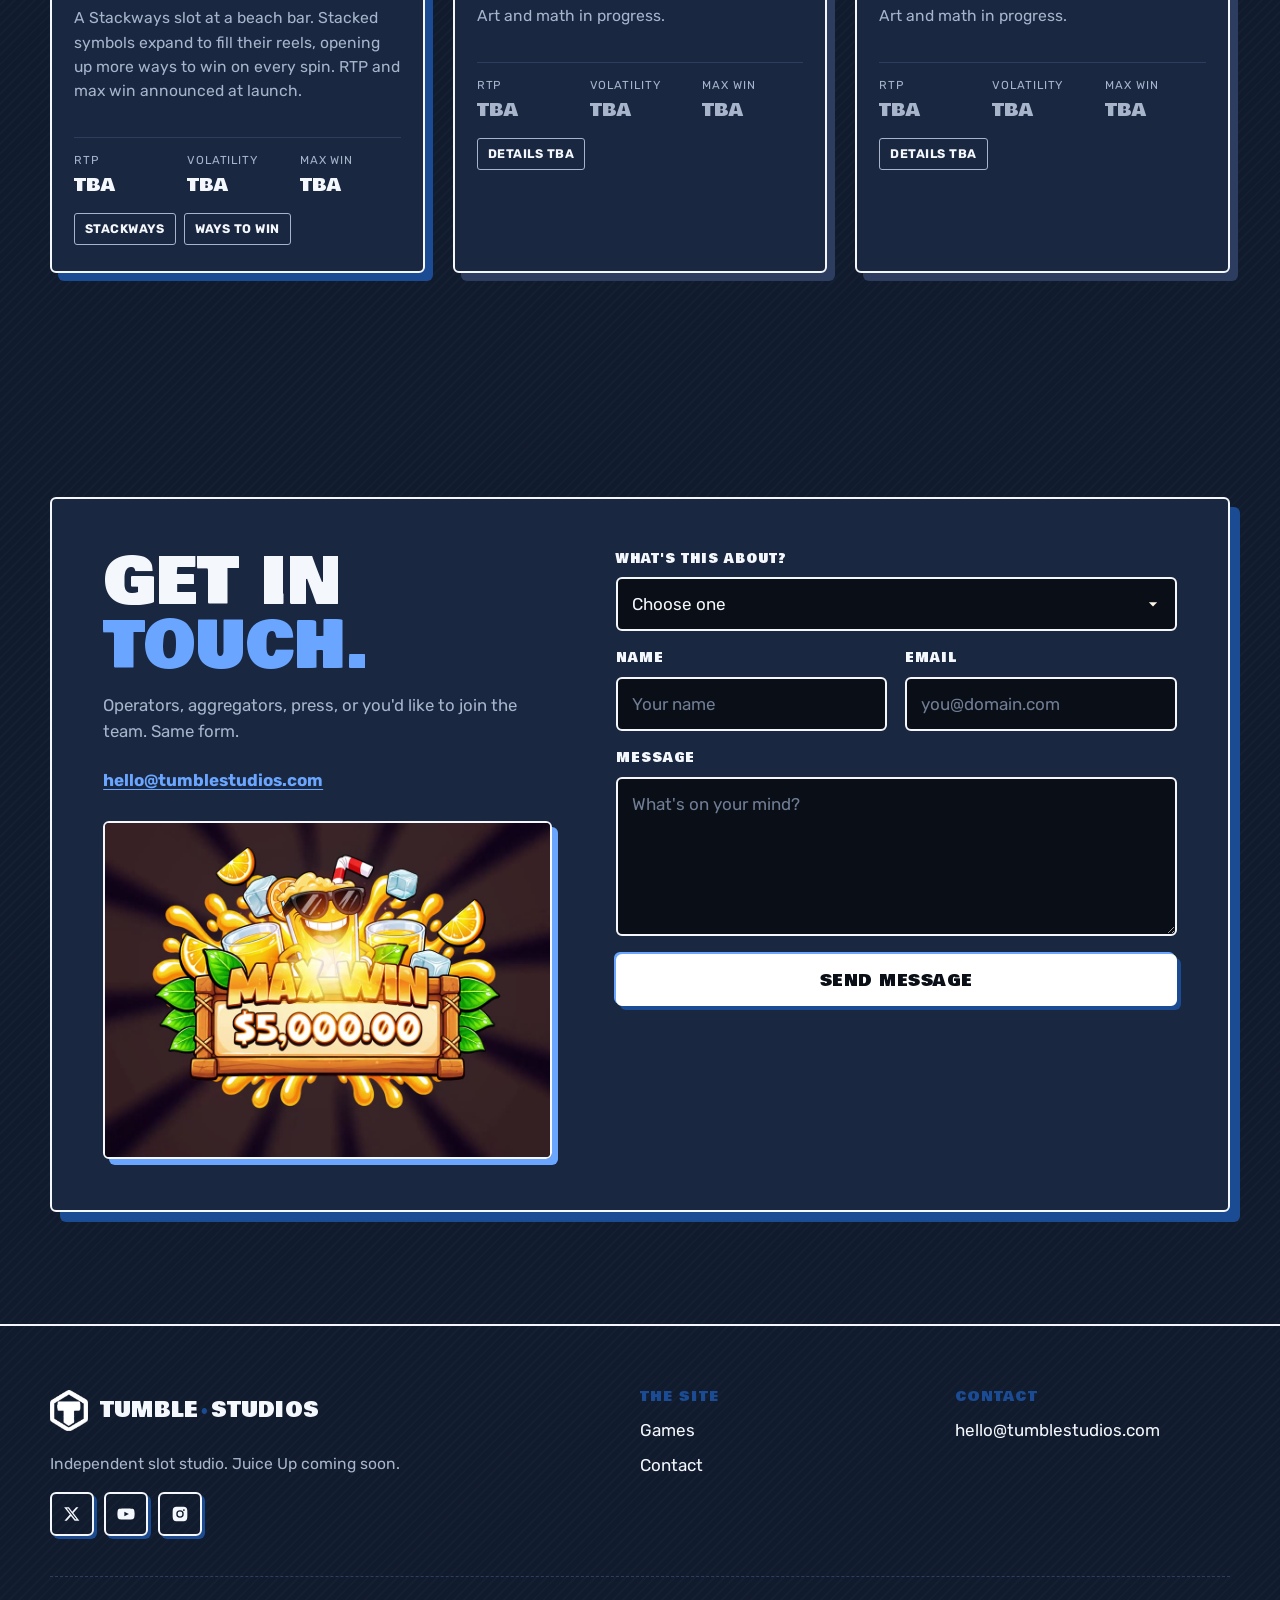
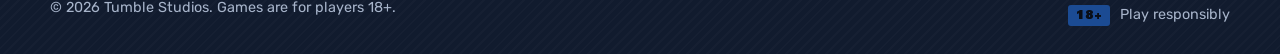
==== commit 6725dc83: "Revert "Blue / white / black: page on the logo intro's blue gradient" This reverts commit 676ecd9461" ====
--- a/index.html
+++ b/index.html
@@ -5,7 +5,7 @@
   <meta name="viewport" content="width=device-width, initial-scale=1">
   <title>Tumble Studios · Independent slot studio</title>
   <meta name="description" content="Tumble Studios is an independent slot studio. Character-led games made in-house. First title, Juice Up, a Stackways slot, coming soon.">
-  <meta name="theme-color" content="#144C93">
+  <meta name="theme-color" content="#111B2E">
   <meta property="og:type" content="website">
   <meta property="og:title" content="Tumble Studios · Independent slot studio">
   <meta property="og:description" content="Character-led slot games made in-house. First title, Juice Up, a Stackways slot, coming soon.">
--- a/css/styles.css
+++ b/css/styles.css
@@ -638,68 +638,3 @@
   .btn, .game-card { transition: none; }
   .btn:hover, .game-card:hover { transform: none; }
 }
-
-/* ---- Blue / white / black --------------------------------------------------
-   Page sits on the logo intro's blue; cards and the contact panel are white
-   with black text; header, marquee and footer are black. Overrides the base
-   rules above, so the structure stays untouched. */
-:root {
-  --bg: #144C93;
-  --bg-raised: #FFFFFF;
-  --muted: #C7D6EE;            /* muted text on blue */
-  --sky: #8FC1FF;
-  --on-light: #0A0E16;
-  --on-light-muted: #4F5F7A;
-  --on-light-line: #DCE4F0;
-  --shadow-btn: 4px 4px 0 var(--white), -2px -2px 0 var(--sky);
-  --shadow-btn-hover: 6px 6px 0 var(--sky), -2px -2px 0 var(--white);
-}
-
-body {
-  background-color: #0C3F84;
-  /* the intro video's gradient: bright at the top centre, deep at the edges */
-  background-image: radial-gradient(120% 90% at 50% 0%, #1B579F 0%, #144C93 45%, #093A7D 100%);
-  background-attachment: fixed;
-}
-
-.btn-primary { background: var(--ink); color: var(--white); border-color: var(--white); }
-.btn-primary:hover { background: var(--sky); color: var(--ink); }
-.btn-primary:active { box-shadow: 2px 2px 0 var(--white); }
-.btn-small { box-shadow: 3px 3px 0 var(--sky); }
-.btn-small:hover { box-shadow: 5px 5px 0 var(--white); }
-
-.site-header { background: var(--ink); }
-
-/* hero wedge and marquee join into one black band under the video */
-.hero::before { background: var(--white); }
-.hero::after { background: var(--ink); }
-.marquee { margin-top: 0; }
-
-.game-card { background: var(--white); color: var(--on-light); border-color: var(--ink); box-shadow: 8px 8px 0 var(--ink); }
-.game-card:hover { box-shadow: 11px 11px 0 var(--white); }
-.game-card.is-placeholder { box-shadow: 8px 8px 0 var(--ink); }
-.game-card.is-placeholder:hover { box-shadow: 11px 11px 0 var(--white); }
-.card-art { border-bottom-color: var(--ink); }
-.card-art-blank { background: radial-gradient(circle at 50% 40%, rgba(27, 75, 147, .18), transparent 60%), #EEF3FB; }
-.card-art-blank img { opacity: .12; filter: brightness(0); }
-.card-body h3, .stats dd { color: var(--on-light); }
-.card-body p, .stats dt, .is-placeholder .stats dd { color: var(--on-light-muted); }
-.stats { border-top-color: var(--on-light-line); }
-.chips li { color: var(--on-light); border-color: #B9C6DA; }
-
-.contact-panel { background: var(--white); color: var(--on-light); border-color: var(--ink); box-shadow: 10px 10px 0 var(--ink); }
-.contact-copy p { color: var(--on-light-muted); }
-.contact-email { color: var(--blue); }
-.field label { color: var(--on-light); }
-input, select, textarea { border-color: var(--ink); }
-.form-note.is-ok { color: var(--blue); }
-.form-note.is-error { color: #C62828; }
-
-.site-footer { background: var(--ink); }
-.site-footer h3 { color: var(--sky); }
-.social a { box-shadow: 3px 3px 0 var(--sky); }
-.age-badge { background: var(--sky); }
-
-@media (max-width: 820px) {
-  .site-nav { background: var(--ink); }
-}
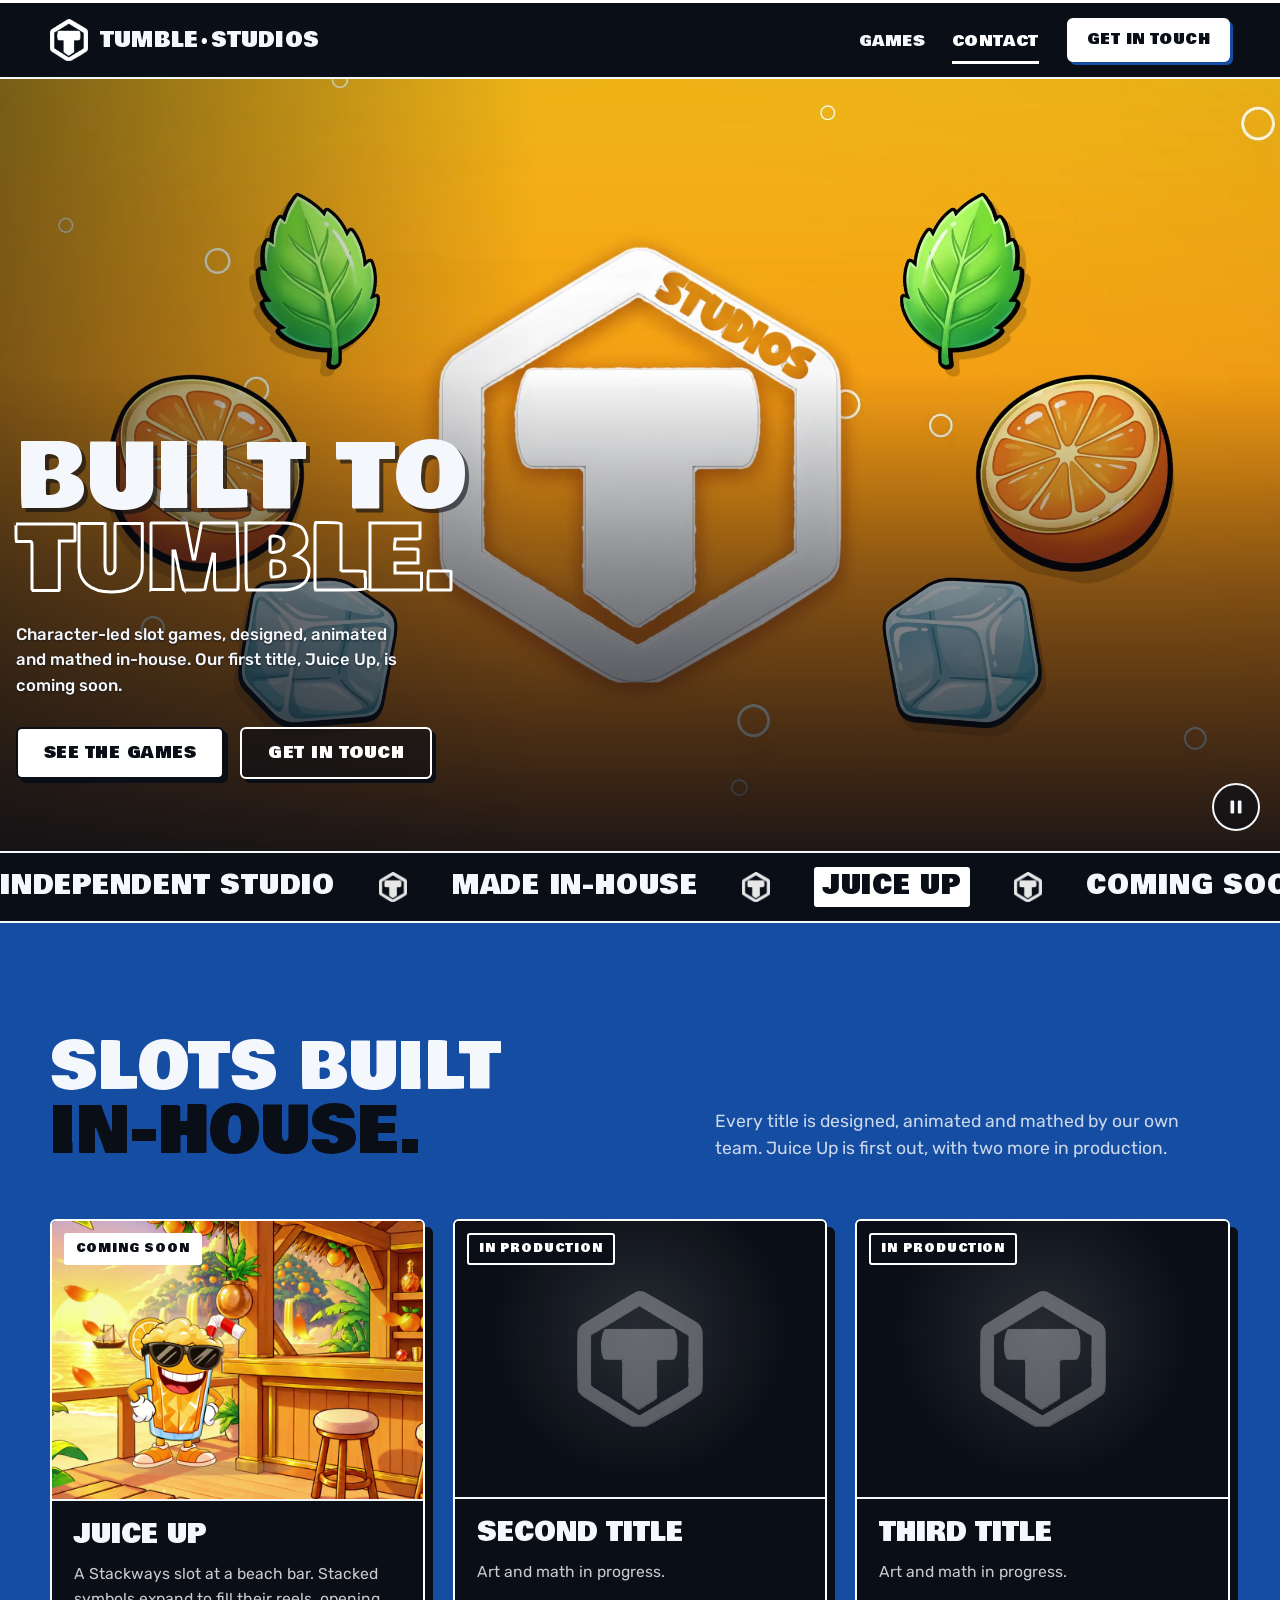
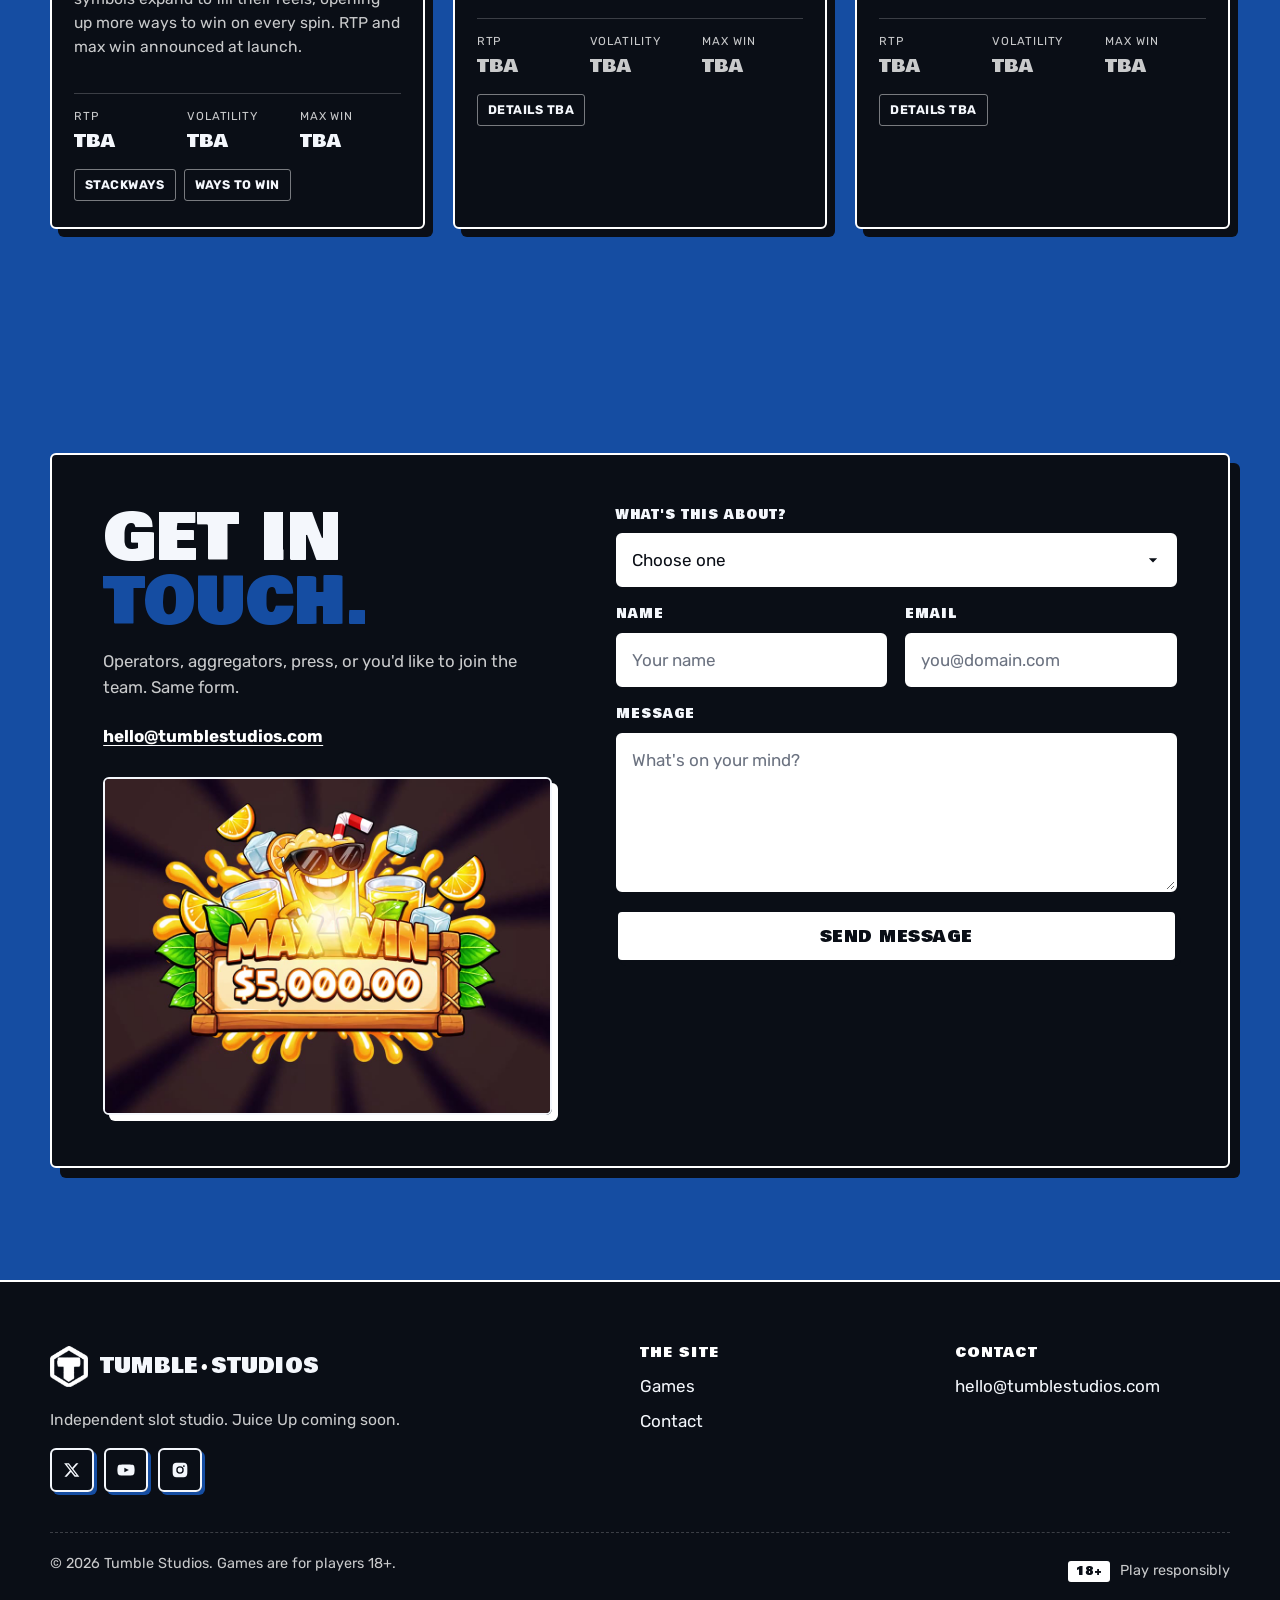
==== commit a6778141: "One blue, white, black: page is Doug's logo blue, flat - Background #154DA2 everywhere, no gradient " ====
--- a/index.html
+++ b/index.html
@@ -5,7 +5,7 @@
   <meta name="viewport" content="width=device-width, initial-scale=1">
   <title>Tumble Studios · Independent slot studio</title>
   <meta name="description" content="Tumble Studios is an independent slot studio. Character-led games made in-house. First title, Juice Up, a Stackways slot, coming soon.">
-  <meta name="theme-color" content="#111B2E">
+  <meta name="theme-color" content="#154DA2">
   <meta property="og:type" content="website">
   <meta property="og:title" content="Tumble Studios · Independent slot studio">
   <meta property="og:description" content="Character-led slot games made in-house. First title, Juice Up, a Stackways slot, coming soon.">
--- a/css/styles.css
+++ b/css/styles.css
@@ -9,9 +9,9 @@
   --text: #F4F7FC;
   --white: #FFFFFF;
   --muted: #A7B4CA;
-  --blue: #1B4B93;       /* sampled from Doug's logo */
-  --blue-deep: #10316A;
-  --sky: #6AA6FF;
+  --blue: #154DA2;       /* Doug's logo blue, sampled from the full-size avatar */
+  --blue-deep: #0E3578;
+  --sky: #154DA2;
   --ink: #0A0E16;
 
   --font-display: "Bowlby One", "Arial Black", Impact, sans-serif;
@@ -237,27 +237,8 @@
     linear-gradient(to right, rgba(10, 14, 22, .5), rgba(10, 14, 22, 0) 42%);
 }
 
-/* diagonal bottom edge, like a torn ticket, with the orange line following it */
-/* Two stacked wedges: an orange one, and a dark one 3px lower on top of it,
-   so only a 3px orange line shows along the cut. The cut rises to the right
-   by a fixed 38px whatever the screen width, so the line starts at the edge. */
-.hero::before,
-.hero::after {
-  content: "";
-  position: absolute;
-  left: 0; right: 0; bottom: 0;
-  height: 60px;
-  z-index: 1;
-  pointer-events: none;
-}
-.hero::before {
-  background: var(--blue);
-  clip-path: polygon(0 48px, 100% 10px, 100% 100%, 0 100%);
-}
-.hero::after {
-  background: var(--bg);
-  clip-path: polygon(0 51px, 100% 13px, 100% 100%, 0 100%);
-}
+/* straight bottom edge: the marquee band sits directly under the video */
+.hero { border-bottom: 2px solid var(--text); }
 
 /* hero text hugs the left edge so the video stays in view */
 .hero-content {
@@ -308,7 +289,7 @@
 
 .video-toggle {
   position: absolute;
-  right: 20px; bottom: 52px;
+  right: 20px; bottom: 20px;
   z-index: 2;
   width: 48px; height: 48px;
   border-radius: 50%;
@@ -337,7 +318,6 @@
 /* Marquee strip */
 .marquee {
   overflow: hidden;
-  margin-top: 44px; /* clear gap below the hero frame */
   background: var(--ink);
   border-bottom: 2px solid var(--text);
   padding-block: 14px;
@@ -613,7 +593,6 @@
   .brand-name { font-size: 1.05rem; }
   /* phones: landscape video shown whole at 16:9, headline and buttons centred on it */
   .hero { min-height: 0; aspect-ratio: 16 / 9; align-items: center; }
-  .hero::before, .hero::after { display: none; }
   .hero-shade { background: rgba(10, 14, 22, .42); }
   .hero-content { padding-block: 16px; text-align: center; }
   .hero-title { font-size: clamp(1.9rem, 9vw, 2.4rem); align-items: center; margin-bottom: 14px; text-shadow: 3px 3px 0 rgba(10, 14, 22, .6); }
@@ -623,7 +602,6 @@
   .hero-actions .btn { min-height: 42px; padding: 0 14px; font-size: .8rem; box-shadow: 3px 3px 0 var(--sky), -2px -2px 0 var(--blue); }
   .video-toggle { width: 34px; height: 34px; right: 10px; bottom: 10px; }
   .video-toggle svg { width: 16px; height: 16px; }
-  .marquee { margin-top: 0; }
   .game-grid { grid-template-columns: 1fr; gap: 28px; }
   .game-card.is-featured .card-art { aspect-ratio: 4 / 3; }
   .contact-panel { padding: 22px; box-shadow: 6px 6px 0 var(--blue); }
@@ -638,3 +616,89 @@
   .btn, .game-card { transition: none; }
   .btn:hover, .game-card:hover { transform: none; }
 }
+
+/* ---- One blue, white, black -------------------------------------------------
+   Doug's logo blue (#154DA2) is the page. White is text, buttons and lines.
+   Black is header, marquee, cards, panel, footer. No other shades of blue. */
+:root {
+  --bg: #154DA2;
+  --bg-raised: #0A0E16;
+  --line: rgba(255, 255, 255, .28);
+  --muted: rgba(255, 255, 255, .78);
+  --sky: #FFFFFF;
+  --blue-deep: #154DA2;
+  --shadow-btn: 4px 4px 0 var(--ink);
+  --shadow-btn-hover: 6px 6px 0 var(--ink);
+}
+
+body {
+  background-color: var(--bg);
+  background-image: none;
+}
+
+::selection { background: var(--ink); color: var(--white); }
+a { color: var(--white); }
+a:hover { color: var(--ink); }
+:focus-visible { outline-color: var(--white); }
+
+/* accent words in black on the blue page, blue on the black panel; white outline over the video */
+.accent { color: var(--ink); }
+.contact-panel .accent { color: var(--bg); }
+.hero-title .outline { -webkit-text-stroke-color: var(--white); }
+
+/* buttons: white with black shadow; hover flips to black */
+.btn-primary { background: var(--white); color: var(--ink); border-color: var(--ink); }
+.btn-primary:hover { background: var(--ink); color: var(--white); border-color: var(--white); }
+.btn-primary:active { box-shadow: 2px 2px 0 var(--ink); }
+.btn-ghost { background: rgba(10, 14, 22, .6); color: var(--white); border-color: var(--white); box-shadow: 4px 4px 0 var(--ink); }
+.btn-ghost:hover { background: var(--white); color: var(--ink); box-shadow: 6px 6px 0 var(--ink); }
+.btn-small { box-shadow: 3px 3px 0 var(--white); }
+.btn-small:hover { box-shadow: 5px 5px 0 var(--white); }
+
+/* header: black, white line on top */
+.site-header { background: var(--ink); border-top-color: var(--white); }
+.site-header::before { background: var(--white); }
+.brand-dot { color: var(--white); }
+.brand:hover { color: var(--white); }
+.site-nav ul a:hover, .site-nav ul a[aria-current="true"] { border-bottom-color: var(--white); color: var(--white); }
+.header-inner .btn-small { box-shadow: 3px 3px 0 var(--bg); border-color: var(--white); }
+
+/* marquee: black band, highlighted word reversed */
+.marquee { background: var(--ink); }
+.marquee-track span:nth-of-type(4n + 3) { color: var(--ink); background: var(--white); padding: 0 .35em; border-radius: 3px; }
+.video-toggle:hover { background: var(--white); color: var(--ink); }
+
+/* cards: black with white edges and a white hard shadow */
+.game-card { background: var(--ink); border-color: var(--white); box-shadow: 8px 8px 0 var(--ink); }
+.game-card:hover { box-shadow: 11px 11px 0 var(--white); }
+.game-card.is-placeholder { box-shadow: 8px 8px 0 var(--ink); }
+.game-card.is-placeholder:hover { box-shadow: 11px 11px 0 var(--white); }
+.card-art-blank { background: radial-gradient(circle at 50% 40%, rgba(255, 255, 255, .12), transparent 60%), var(--ink); }
+.card-art-blank img { opacity: .3; }
+.tag { background: var(--ink); color: var(--white); border-color: var(--white); }
+.tag-zest { background: var(--white); color: var(--ink); }
+.stats { border-top-color: rgba(255, 255, 255, .2); }
+.chips li { border-color: rgba(255, 255, 255, .45); }
+
+/* contact: black panel, white hard shadow, white fields */
+.contact-panel { background: var(--ink); border-color: var(--white); box-shadow: 10px 10px 0 var(--ink); }
+.contact-email { color: var(--white); }
+input, select, textarea { background-color: var(--white); color: var(--ink); border-color: var(--white); }
+input::placeholder, textarea::placeholder { color: #6B7280; }
+select { background-image: url("data:image/svg+xml,%3Csvg xmlns='http://www.w3.org/2000/svg' viewBox='0 0 24 24' fill='%230A0E16'%3E%3Cpath d='M7 10l5 5 5-5z'/%3E%3C/svg%3E"); background-repeat: no-repeat; background-position: right 12px center; background-size: 20px; }
+select option { background: var(--white); color: var(--ink); }
+input:focus-visible, select:focus-visible, textarea:focus-visible { outline-color: var(--white); outline-offset: 3px; }
+.form-note.is-ok { color: var(--white); }
+
+/* footer: black */
+.site-footer { background: var(--ink); border-top-color: var(--white); }
+.site-footer h3 { color: var(--white); }
+.site-footer a:hover { color: var(--white); text-decoration: underline; }
+.footer-bottom { border-top-color: rgba(255, 255, 255, .2); }
+.social a { box-shadow: 3px 3px 0 var(--bg); }
+.social a:hover { background: var(--white); color: var(--ink); }
+.age-badge { background: var(--white); color: var(--ink); }
+
+@media (max-width: 820px) {
+  .site-nav { background: var(--ink); }
+}
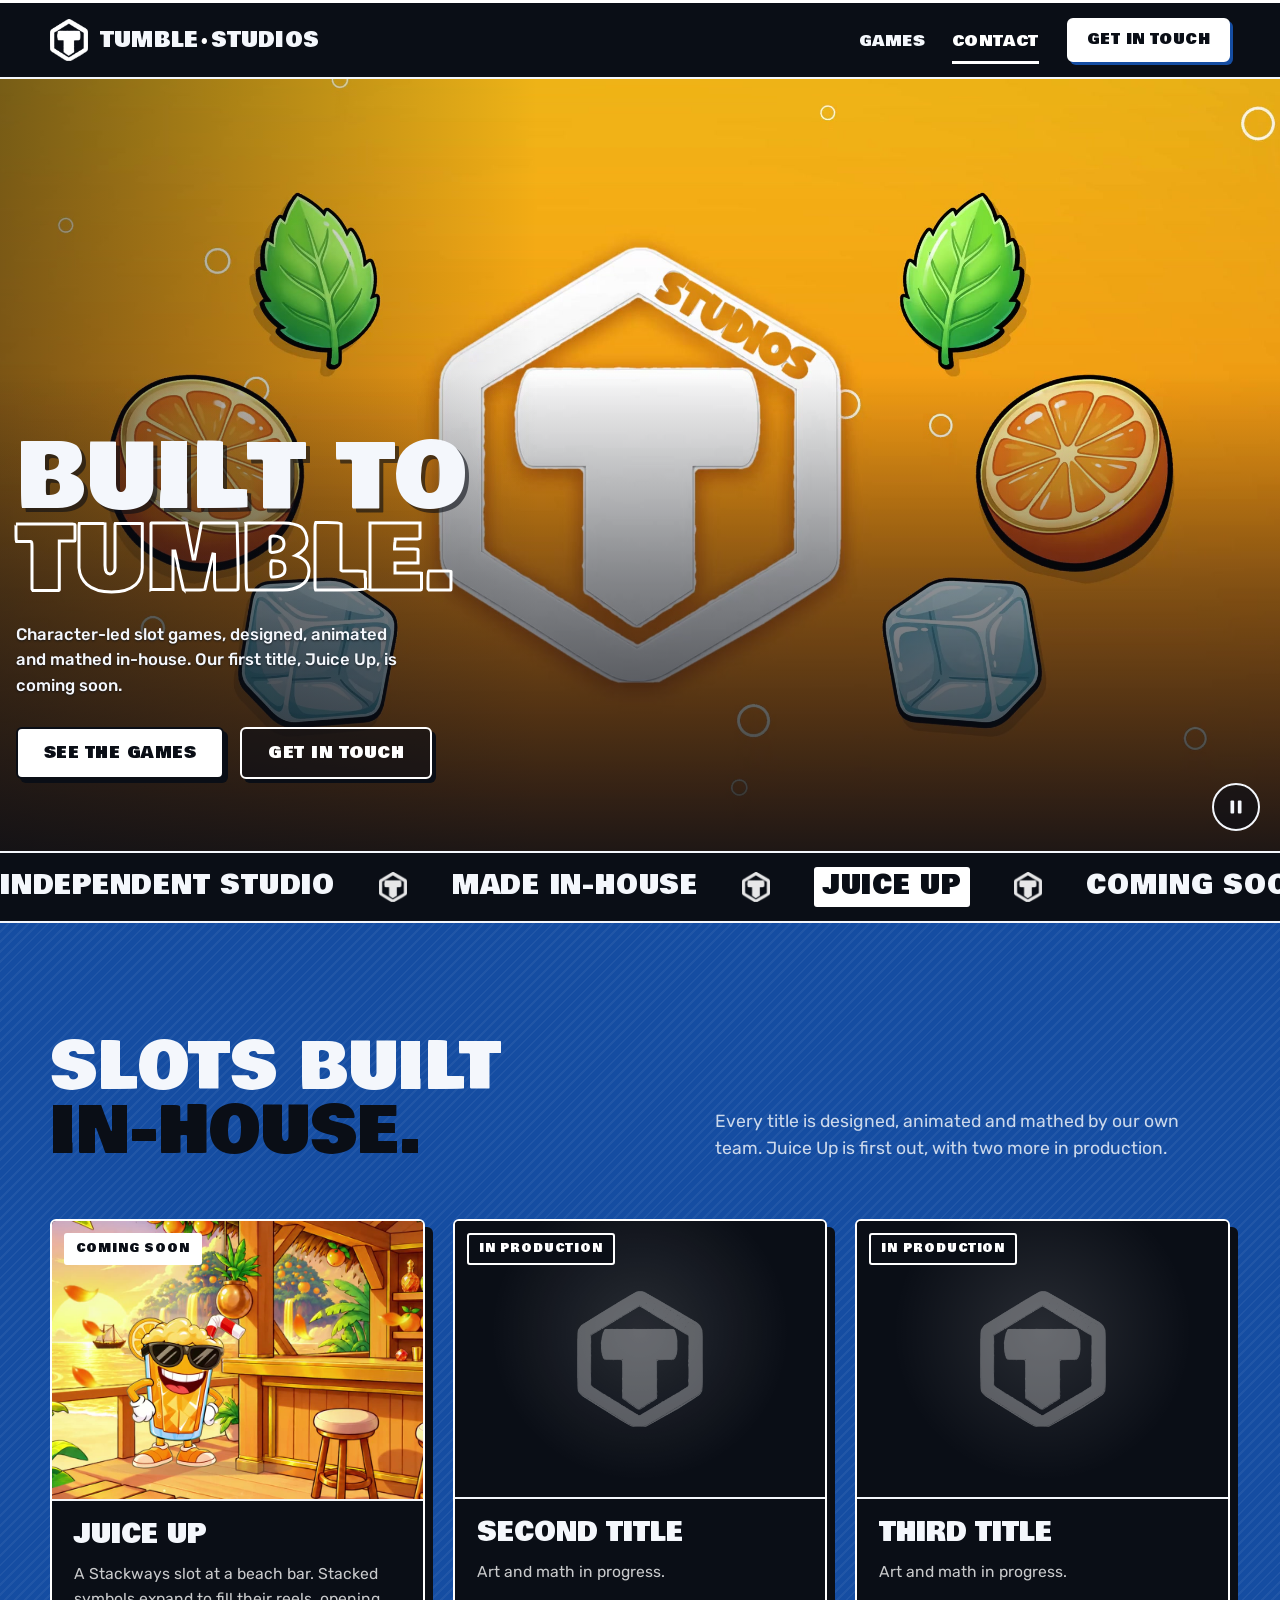
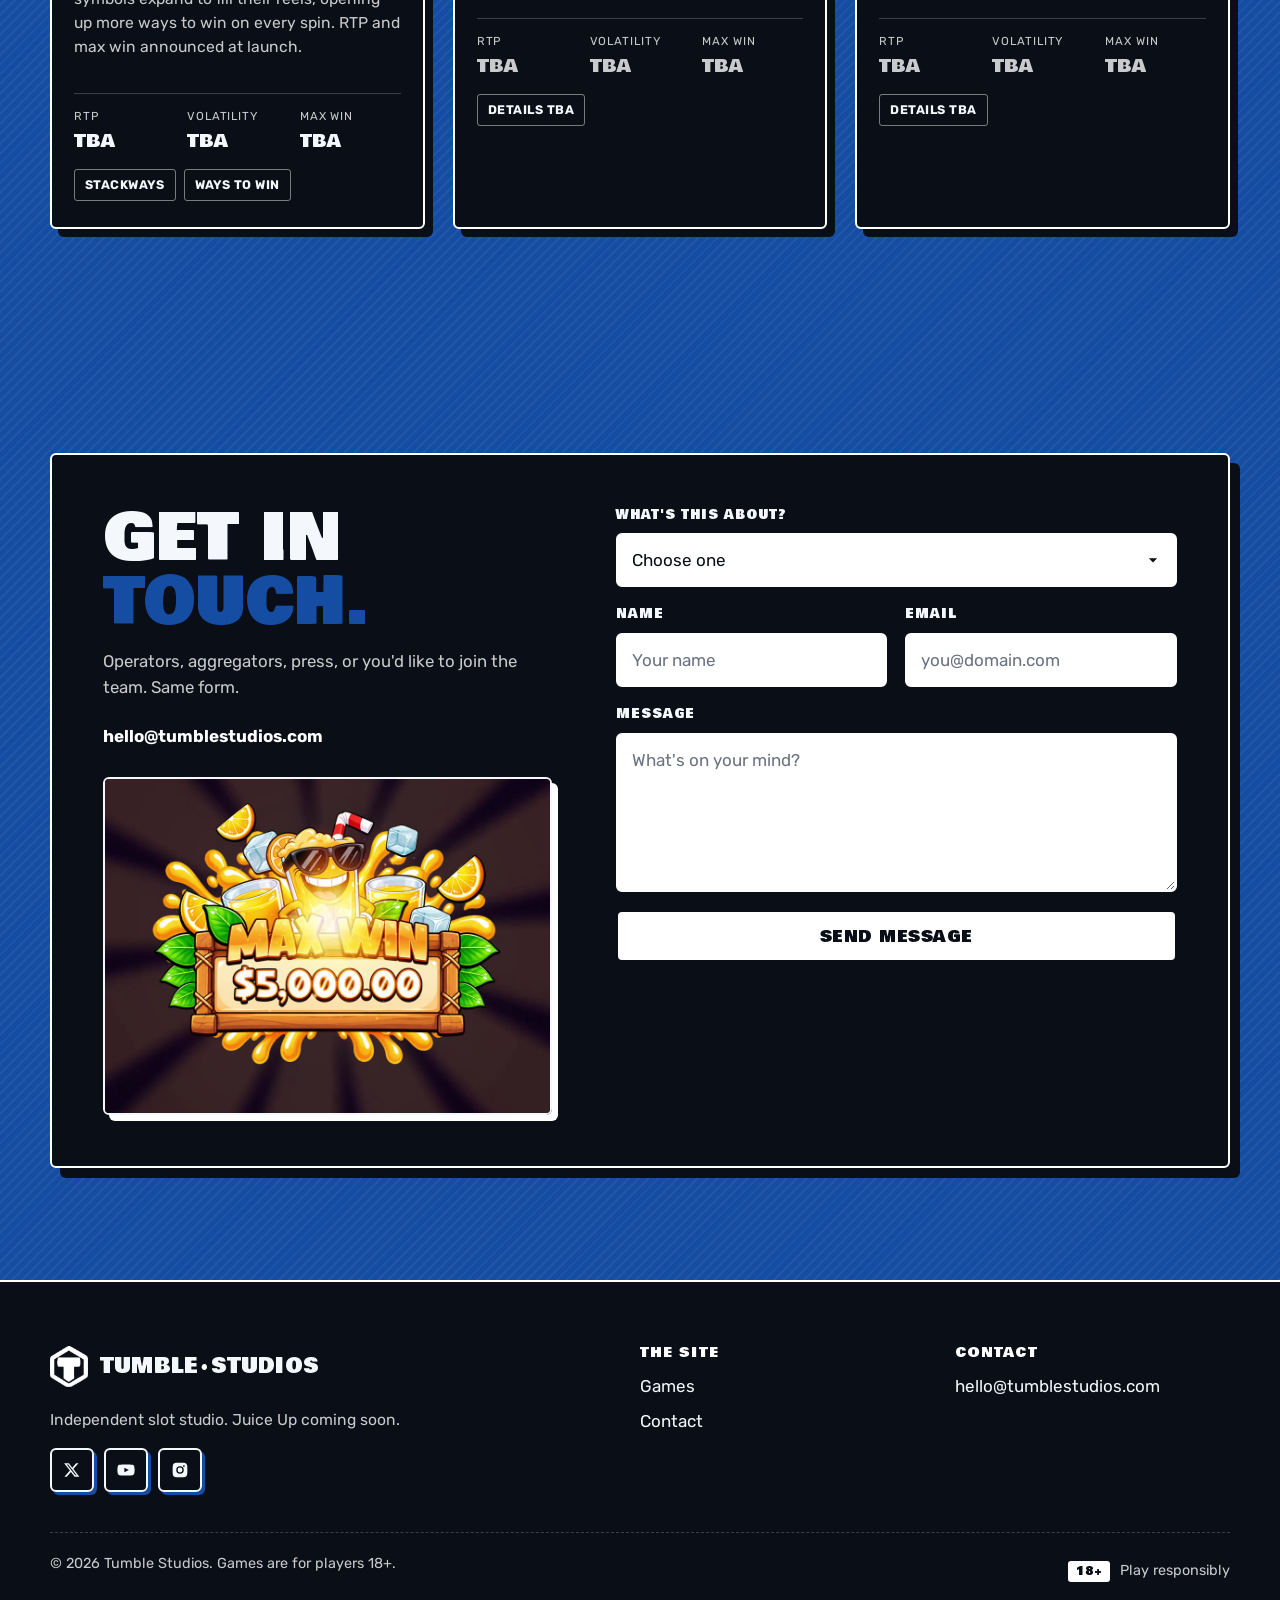
==== commit a9fd221f: "Cache busting for Vercel: versioned CSS/JS links, no-cache headers for pages Co-Authored-By: Claude " ====
--- a/index.html
+++ b/index.html
@@ -15,7 +15,7 @@
   <link rel="preconnect" href="https://fonts.googleapis.com">
   <link rel="preconnect" href="https://fonts.gstatic.com" crossorigin>
   <link href="https://fonts.googleapis.com/css2?family=Bowlby+One&family=Rubik:wght@400;500;700&display=swap" rel="stylesheet">
-  <link rel="stylesheet" href="css/styles.css">
+  <link rel="stylesheet" href="css/styles.css?v=20261025">
 </head>
 <body>
   <a class="skip-link" href="#main">Skip to main content</a>
@@ -232,6 +232,6 @@
     </div>
   </footer>
 
-  <script src="js/main.js" defer></script>
+  <script src="js/main.js?v=20261025" defer></script>
 </body>
 </html>
--- a/css/styles.css
+++ b/css/styles.css
@@ -34,6 +34,7 @@
 
 /* keep anchored sections clear of the sticky header */
 [id] { scroll-margin-top: 84px; }
+#top { scroll-margin-top: 0; }
 
 body {
   margin: 0;
@@ -633,7 +634,8 @@
 
 body {
   background-color: var(--bg);
-  background-image: none;
+  /* the diagonal grain, a touch stronger so it reads on the blue */
+  background-image: repeating-linear-gradient(135deg, rgba(255, 255, 255, .05) 0 2px, transparent 2px 7px);
 }
 
 ::selection { background: var(--ink); color: var(--white); }
@@ -682,7 +684,9 @@
 
 /* contact: black panel, white hard shadow, white fields */
 .contact-panel { background: var(--ink); border-color: var(--white); box-shadow: 10px 10px 0 var(--ink); }
-.contact-email { color: var(--white); }
+/* email link: stays white on the black panel, underline on hover like the footer links */
+.contact-email { color: var(--white); text-decoration: none; text-underline-offset: .2em; }
+.contact-email:hover, .contact-email:focus-visible { color: var(--white); text-decoration: underline; }
 input, select, textarea { background-color: var(--white); color: var(--ink); border-color: var(--white); }
 input::placeholder, textarea::placeholder { color: #6B7280; }
 select { background-image: url("data:image/svg+xml,%3Csvg xmlns='http://www.w3.org/2000/svg' viewBox='0 0 24 24' fill='%230A0E16'%3E%3Cpath d='M7 10l5 5 5-5z'/%3E%3C/svg%3E"); background-repeat: no-repeat; background-position: right 12px center; background-size: 20px; }
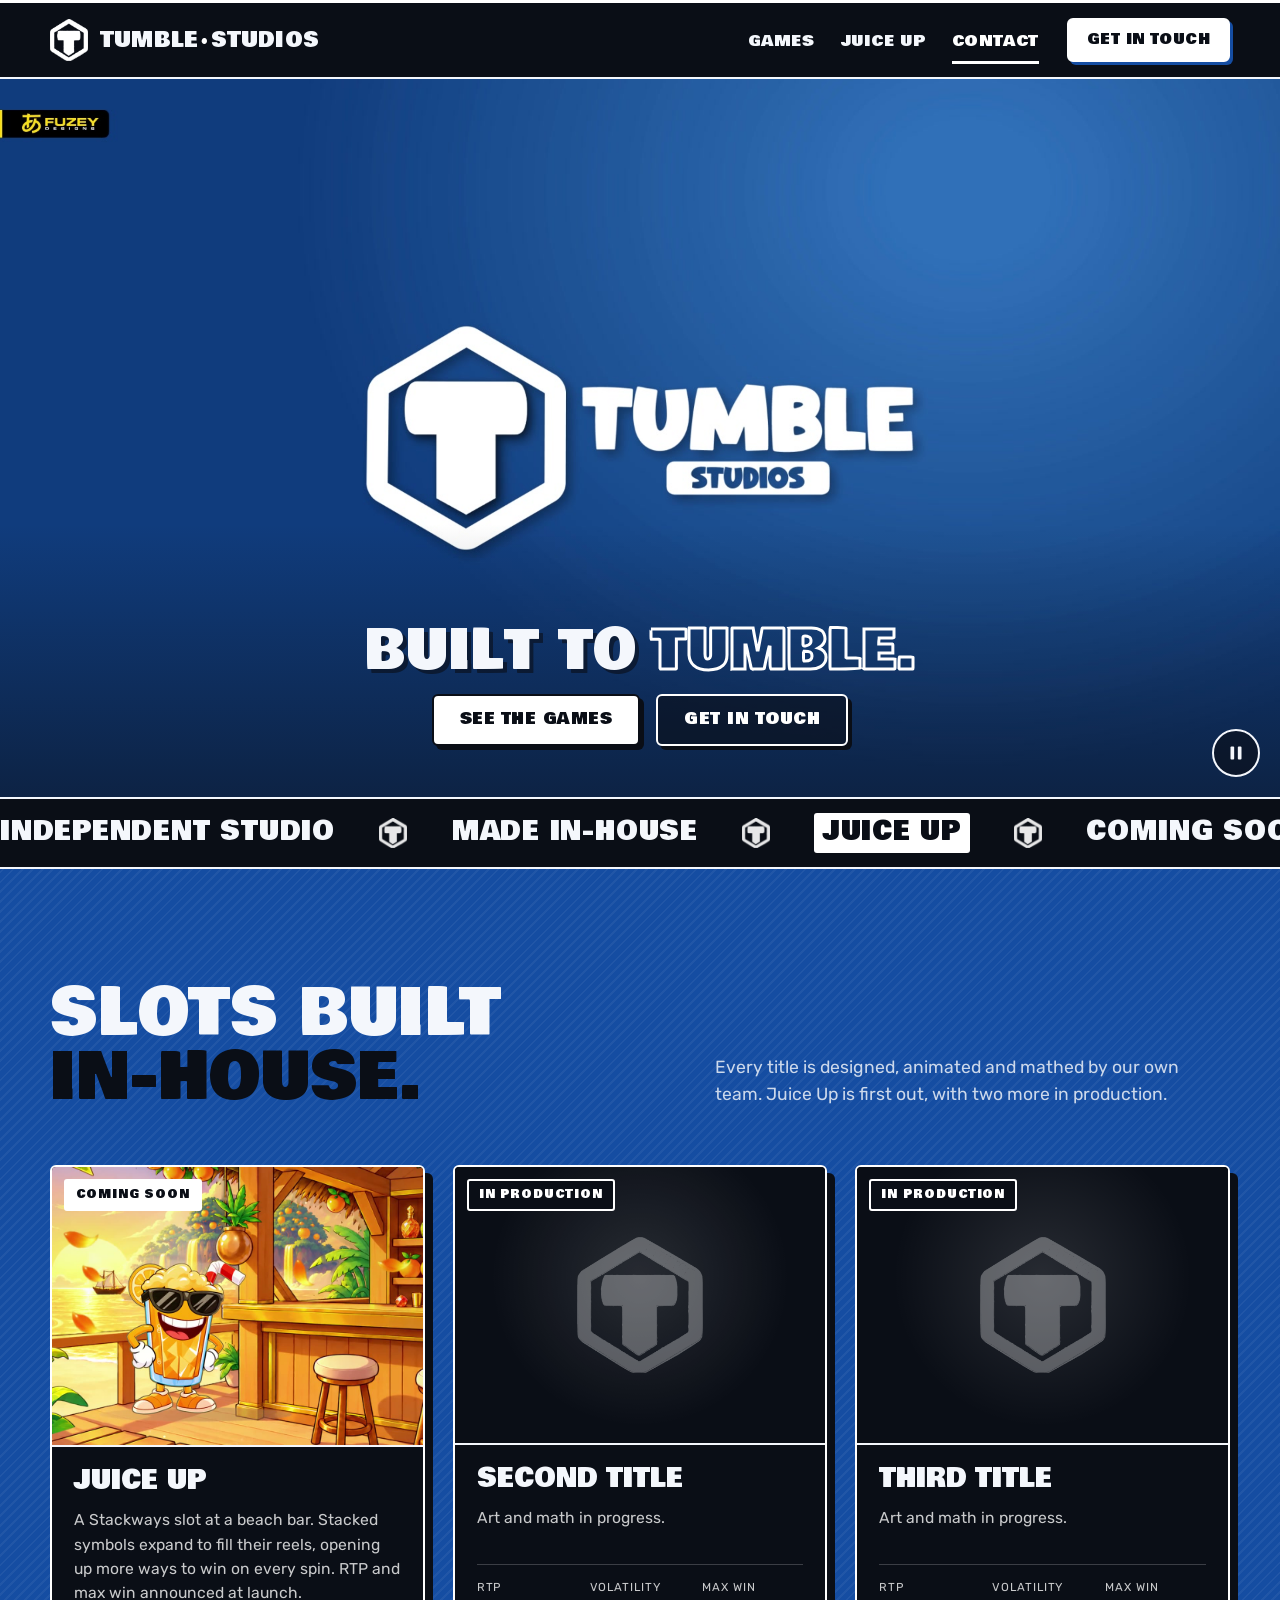
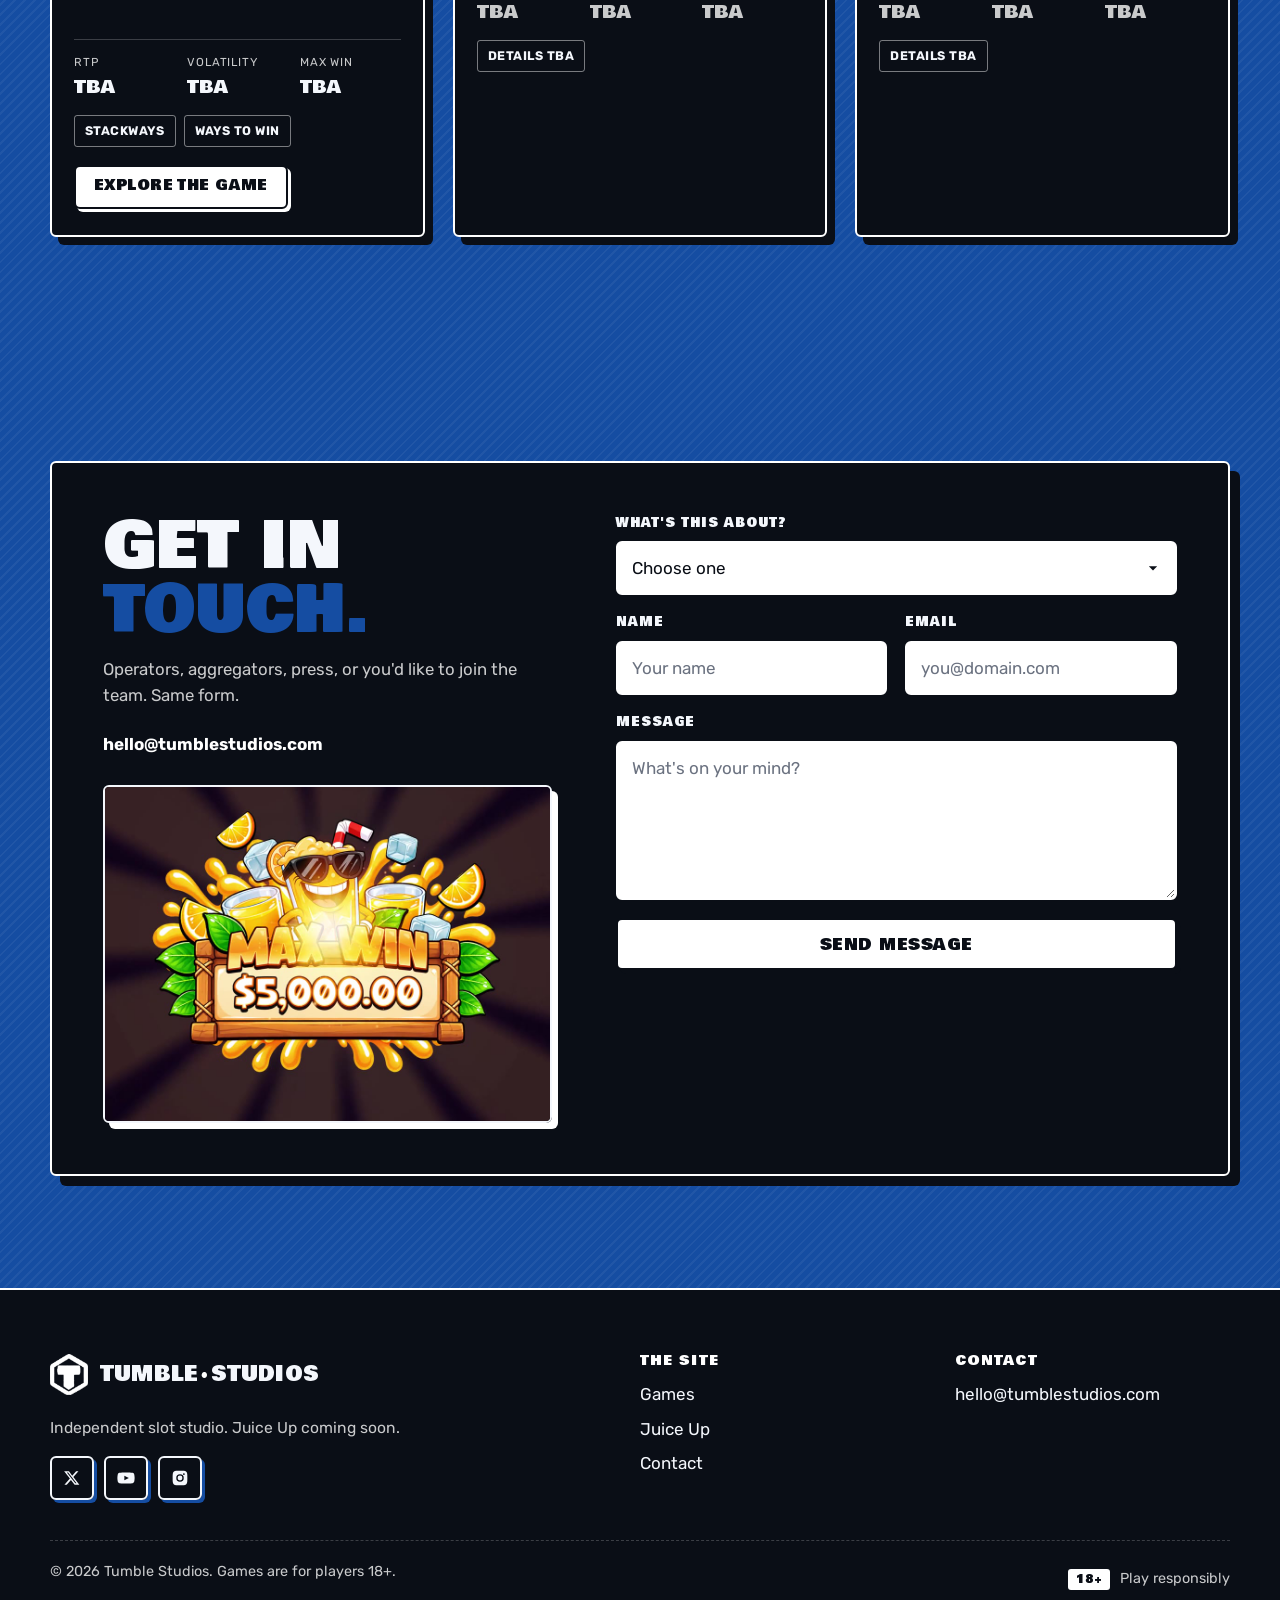
==== commit 1f8e579f: "New studio intro as homepage hero; Juice Up gets its own orange-themed page - Homepage hero is the T" ====
--- a/index.html
+++ b/index.html
@@ -15,7 +15,7 @@
   <link rel="preconnect" href="https://fonts.googleapis.com">
   <link rel="preconnect" href="https://fonts.gstatic.com" crossorigin>
   <link href="https://fonts.googleapis.com/css2?family=Bowlby+One&family=Rubik:wght@400;500;700&display=swap" rel="stylesheet">
-  <link rel="stylesheet" href="css/styles.css?v=20261025">
+  <link rel="stylesheet" href="css/styles.css?v=20261031">
 </head>
 <body>
   <a class="skip-link" href="#main">Skip to main content</a>
@@ -35,6 +35,7 @@
       <nav class="site-nav" id="site-nav" aria-label="Main">
         <ul>
           <li><a href="#games">Games</a></li>
+          <li><a href="juice-up.html">Juice Up</a></li>
           <li><a href="#contact">Contact</a></li>
         </ul>
         <a class="btn btn-primary btn-small" href="#contact">Get in touch</a>
@@ -44,9 +45,9 @@
 
   <main id="main">
 
-    <!-- Hero -->
-    <section class="hero" aria-labelledby="hero-title">
-      <video class="hero-video" autoplay muted loop playsinline preload="metadata" poster="assets/hero-poster.jpg">
+    <!-- Hero: the studio logo intro plays once and holds on the finished logo -->
+    <section class="hero hero--intro" aria-labelledby="hero-title">
+      <video class="hero-video" autoplay muted playsinline preload="auto" poster="assets/hero-poster.jpg">
         <source src="assets/hero.mp4" type="video/mp4">
       </video>
       <div class="hero-shade"></div>
@@ -56,7 +57,6 @@
           <span class="line" data-cascade aria-hidden="true">Built to</span>
           <span class="line outline" data-cascade aria-hidden="true">tumble.</span>
         </h1>
-        <p class="hero-lead">Character-led slot games, designed, animated and mathed in-house. Our first title, Juice Up, is coming soon.</p>
         <div class="hero-actions">
           <a class="btn btn-primary" href="#games">See the games</a>
           <a class="btn btn-ghost" href="#contact">Get in touch</a>
@@ -98,7 +98,7 @@
               <span class="tag tag-zest">Coming soon</span>
             </div>
             <div class="card-body">
-              <h3>Juice Up</h3>
+              <h3><a class="card-link" href="juice-up.html">Juice Up</a></h3>
               <p>A Stackways slot at a beach bar. Stacked symbols expand to fill their reels, opening up more ways to win on every spin. RTP and max win announced at launch.</p>
               <dl class="stats">
                 <div><dt>RTP</dt><dd>TBA</dd></div>
@@ -109,6 +109,7 @@
                 <li>Stackways</li>
                 <li>Ways to win</li>
               </ul>
+              <span class="btn btn-primary btn-small card-cta" aria-hidden="true">Explore the game</span>
             </div>
           </li>
 
@@ -216,6 +217,7 @@
         <h3>The site</h3>
         <ul>
           <li><a href="#games">Games</a></li>
+          <li><a href="juice-up.html">Juice Up</a></li>
           <li><a href="#contact">Contact</a></li>
         </ul>
       </nav>
@@ -232,6 +234,6 @@
     </div>
   </footer>
 
-  <script src="js/main.js?v=20261025" defer></script>
+  <script src="js/main.js?v=20261031" defer></script>
 </body>
 </html>
--- a/css/styles.css
+++ b/css/styles.css
@@ -706,3 +706,190 @@
 @media (max-width: 820px) {
   .site-nav { background: var(--ink); }
 }
+
+/* ---- Homepage intro hero -----------------------------------------------------
+   The logo intro plays once and holds on the logo, which sits in the middle of
+   the frame. Text goes underneath it, centred, and drops in once the logo has
+   formed (~2.2s). The box keeps close to 16:9 so wide screens don't crop the logo. */
+.hero--intro { min-height: min(86svh, 56.25vw); }
+.hero--intro .hero-shade { background: linear-gradient(to top, rgba(10, 14, 22, .55) 0%, rgba(10, 14, 22, 0) 38%); }
+.hero--intro .hero-content { text-align: center; padding-block: clamp(28px, 4vw, 56px); }
+.hero--intro .hero-title {
+  flex-direction: row;
+  flex-wrap: wrap;
+  justify-content: center;
+  column-gap: .28em;
+  font-size: clamp(2rem, 4.2vw, 3.6rem);
+  margin-bottom: 18px;
+}
+.hero--intro .hero-title .letter { animation-delay: calc(2.2s + var(--i) * 55ms); }
+.hero--intro .hero-actions { justify-content: center; animation-delay: 2.7s; }
+
+/* ---- Game card links to its slot page --------------------------------------- */
+.card-link { color: inherit; text-decoration: none; }
+.card-link::after { content: ""; position: absolute; inset: 0; z-index: 1; }
+.card-link:focus-visible { outline: none; }
+.game-card:has(.card-link:focus-visible) { outline: 3px solid var(--white); outline-offset: 4px; }
+.card-cta { justify-self: start; margin-top: 4px; pointer-events: none; }
+.game-card:hover .card-cta { background: var(--ink); color: var(--white); border-color: var(--white); }
+
+.site-nav ul a[aria-current="page"] { border-bottom-color: var(--white); color: var(--white); }
+
+/* ---- Slot pages ----------------------------------------------------------------
+   Same structure as the homepage; a theme class on <body> swaps the colours. */
+.slot-intro {
+  display: grid;
+  grid-template-columns: 1.3fr 1fr;
+  gap: clamp(32px, 5vw, 72px);
+  align-items: start;
+}
+.slot-copy .section-title { margin-bottom: 20px; }
+.slot-copy p { max-width: 56ch; }
+.slot-copy .section-lead { margin-bottom: 1.1em; max-width: 52ch; }
+
+.slot-panel {
+  background: var(--ink);
+  color: var(--white);
+  border: 2px solid var(--white);
+  border-radius: var(--radius);
+  box-shadow: 8px 8px 0 var(--ink);
+  padding: clamp(22px, 3vw, 32px);
+}
+.slot-panel h3 { font-size: 1.4rem; margin-bottom: 14px; }
+.slot-panel p { color: var(--muted); }
+
+.facts { display: grid; grid-template-columns: 1fr 1fr; column-gap: 20px; margin: 0; }
+.facts div { padding: 12px 0; border-top: 1px solid rgba(255, 255, 255, .2); }
+.facts dt { font-size: .72rem; letter-spacing: .08em; text-transform: uppercase; color: var(--muted); }
+.facts dd { margin: 2px 0 0; font-family: var(--font-display); font-size: 1.1rem; }
+
+/* the three steps really are a sequence, so they're numbered */
+.steps {
+  display: grid;
+  grid-template-columns: repeat(3, 1fr);
+  gap: 28px;
+  margin: 0;
+  padding: 0;
+  list-style: none;
+  counter-reset: step;
+}
+.steps li { counter-increment: step; }
+.steps li::before {
+  content: counter(step, decimal-leading-zero);
+  display: block;
+  margin-bottom: 18px;
+  font-family: var(--font-display);
+  font-size: 2.6rem;
+  line-height: 1;
+  color: var(--bg);
+}
+
+.gallery {
+  display: grid;
+  grid-template-columns: repeat(4, 1fr);
+  gap: 24px;
+}
+.gallery figure { margin: 0; }
+.gallery img {
+  width: 100%;
+  height: auto;          /* the height attribute would otherwise override the ratio */
+  aspect-ratio: 4 / 3;
+  object-fit: cover;
+  border: 2px solid var(--ink);
+  border-radius: var(--radius);
+  box-shadow: 6px 6px 0 var(--ink);
+}
+.gallery figcaption {
+  margin-top: 12px;
+  font-family: var(--font-display);
+  font-size: .9rem;
+  letter-spacing: .04em;
+  text-transform: uppercase;
+}
+
+.slot-band {
+  background: var(--ink);
+  color: var(--white);
+  border-block: 2px solid var(--white);
+  padding-block: clamp(40px, 6vw, 64px);
+}
+.slot-band-inner {
+  display: grid;
+  grid-template-columns: auto 1fr auto;
+  gap: 24px 48px;
+  align-items: center;
+}
+.slot-band-inner img { width: 88px; height: auto; }
+.slot-band h2 { font-size: clamp(1.8rem, 3.4vw, 2.6rem); margin-bottom: 10px; }
+.slot-band p { color: var(--muted); }
+.slot-band .btn-primary { border-color: var(--white); box-shadow: 4px 4px 0 var(--bg); }
+.slot-band .btn-primary:hover { box-shadow: 6px 6px 0 var(--bg); }
+
+.slot-cta {
+  display: grid;
+  grid-template-columns: 1.4fr 1fr;
+  gap: 24px 48px;
+  align-items: center;
+  box-shadow: 10px 10px 0 var(--ink);
+}
+.slot-cta .section-title { margin-bottom: 14px; font-size: clamp(2rem, 4.4vw, 3.2rem); }
+.slot-cta-actions { display: grid; gap: 16px; justify-items: start; }
+.slot-cta .btn-primary { border-color: var(--white); box-shadow: 4px 4px 0 var(--bg); }
+.slot-cta .btn-primary:hover { box-shadow: 6px 6px 0 var(--bg); }
+
+/* ---- Theme: Juice Up -------------------------------------------------------------
+   Juice orange page with dark brown surfaces. Text on the orange is dark; text on
+   the dark surfaces and over the video stays white. */
+.theme-juice {
+  --bg: #F4951A;
+  --ink: #160D07;
+  --bg-raised: #160D07;
+  --blue: #F4951A;
+  --blue-deep: #F4951A;
+  --on-page: #160D07;
+  --on-page-muted: rgba(22, 13, 7, .8);
+  color: var(--on-page);
+}
+.theme-juice :is(.site-header, .hero, .marquee, .site-footer, .slot-panel, .slot-band) { color: var(--white); }
+.theme-juice .section-lead { color: var(--on-page-muted); }
+.theme-juice .accent { color: var(--white); text-shadow: 3px 3px 0 var(--ink); }
+.theme-juice .slot-panel .accent { color: var(--bg); text-shadow: none; }
+.theme-juice :focus-visible { outline-color: var(--ink); }
+.theme-juice :is(.site-header, .hero, .marquee, .site-footer, .slot-panel, .slot-band) :focus-visible { outline-color: var(--white); }
+.theme-juice .hero-shade {
+  background:
+    linear-gradient(to top, rgba(22, 13, 7, .9) 0%, rgba(22, 13, 7, .45) 35%, rgba(22, 13, 7, 0) 62%),
+    linear-gradient(to right, rgba(22, 13, 7, .5), rgba(22, 13, 7, 0) 42%);
+}
+.theme-juice .btn-ghost { background: rgba(22, 13, 7, .6); }
+
+/* ---- Responsive: intro hero and slot pages ---------------------------------- */
+@media (max-width: 1000px) {
+  .slot-intro { grid-template-columns: 1fr; }
+  .gallery { grid-template-columns: repeat(2, 1fr); }
+  .slot-cta { grid-template-columns: 1fr; }
+}
+
+@media (max-width: 820px) {
+  .steps { grid-template-columns: 1fr; }
+  .slot-band-inner { grid-template-columns: auto 1fr; }
+  .slot-band-inner .btn { grid-column: 1 / -1; justify-self: start; }
+}
+
+@media (max-width: 560px) {
+  /* phones: the intro shows whole at 16:9 with the text underneath, so nothing covers the logo */
+  .hero--intro { display: block; aspect-ratio: auto; }
+  .hero--intro .hero-video { position: relative; inset: auto; height: auto; aspect-ratio: 16 / 9; }
+  .hero--intro .hero-shade { display: none; }
+  .hero--intro .hero-content { padding-block: 22px 28px; }
+  .hero--intro .video-toggle { top: calc(56.25vw - 44px); bottom: auto; }
+
+  .gallery { gap: 16px; }
+  .slot-band-inner { grid-template-columns: 1fr; }
+  .slot-band-inner img { width: 64px; }
+  .slot-panel { box-shadow: 6px 6px 0 var(--ink); }
+}
+
+@media (prefers-reduced-motion: reduce) {
+  .hero--intro .hero-title .letter, .hero--intro .hero-actions { animation: none; }
+}
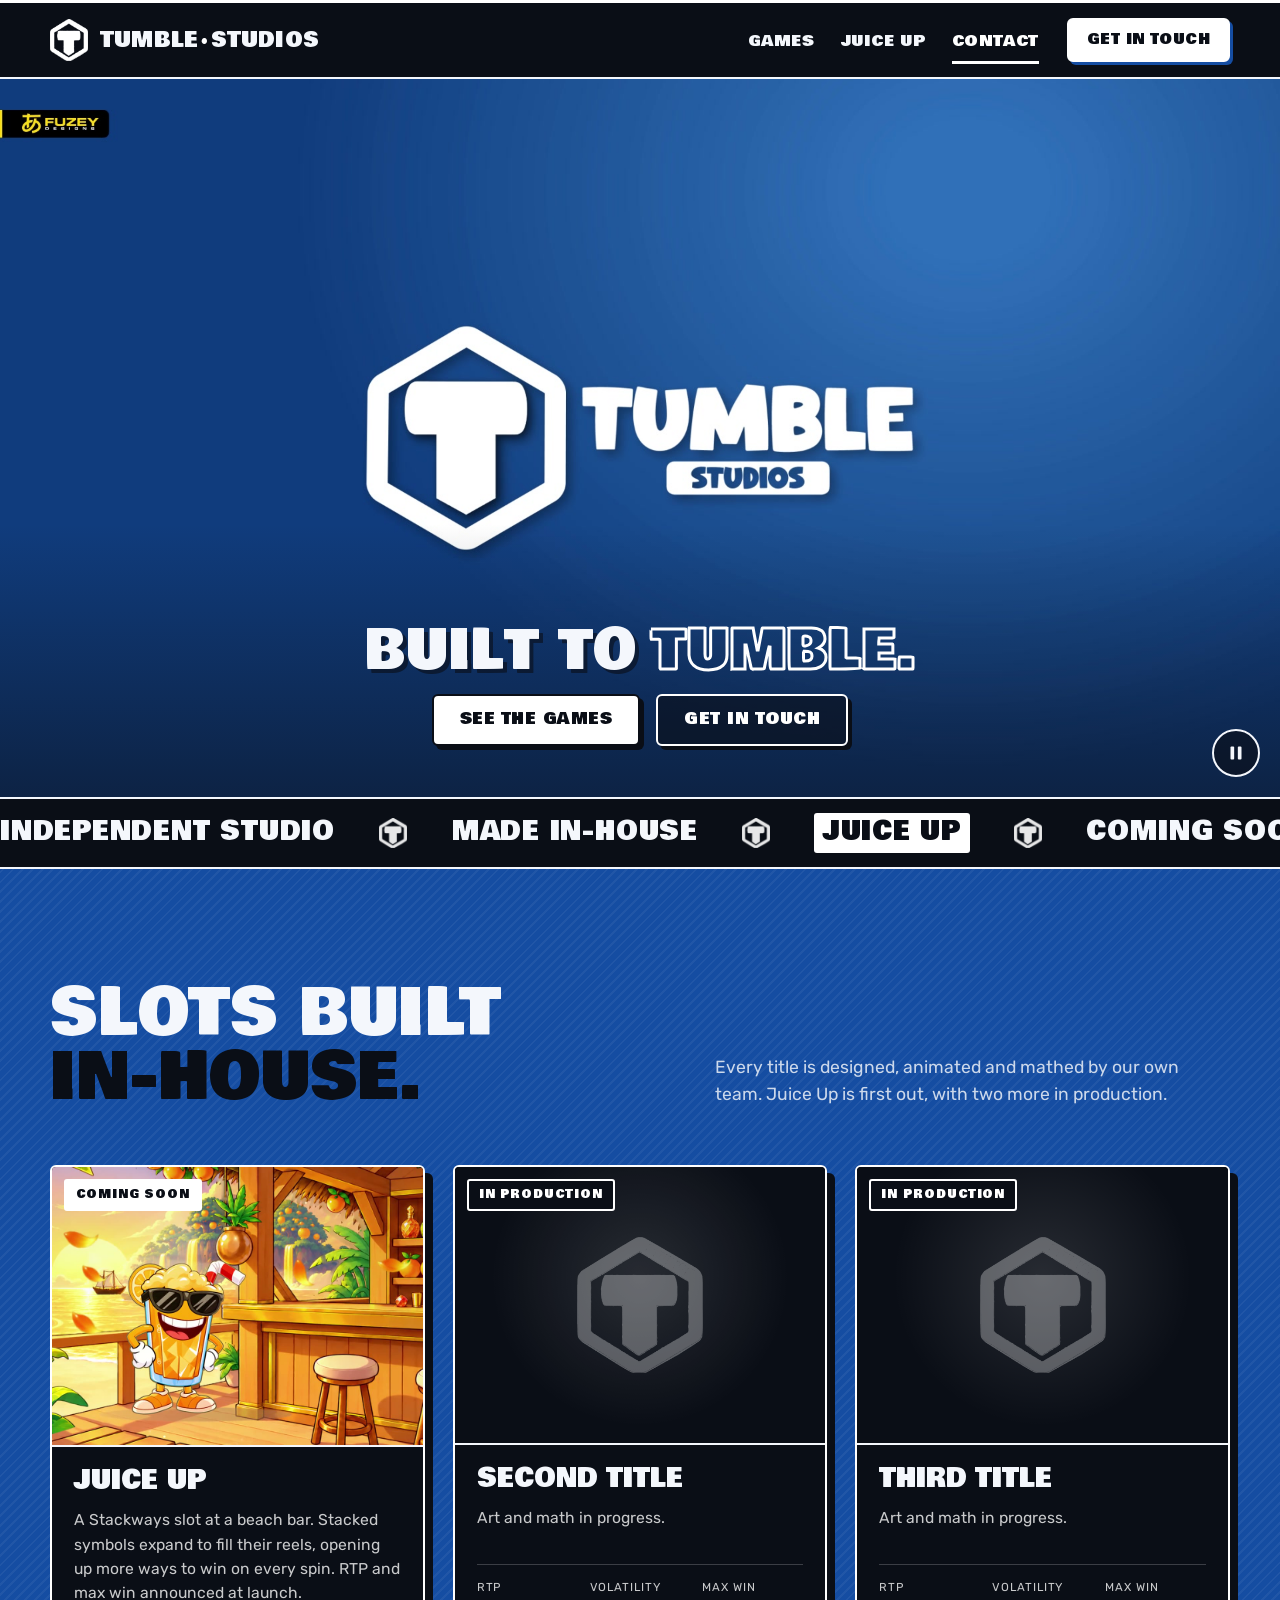
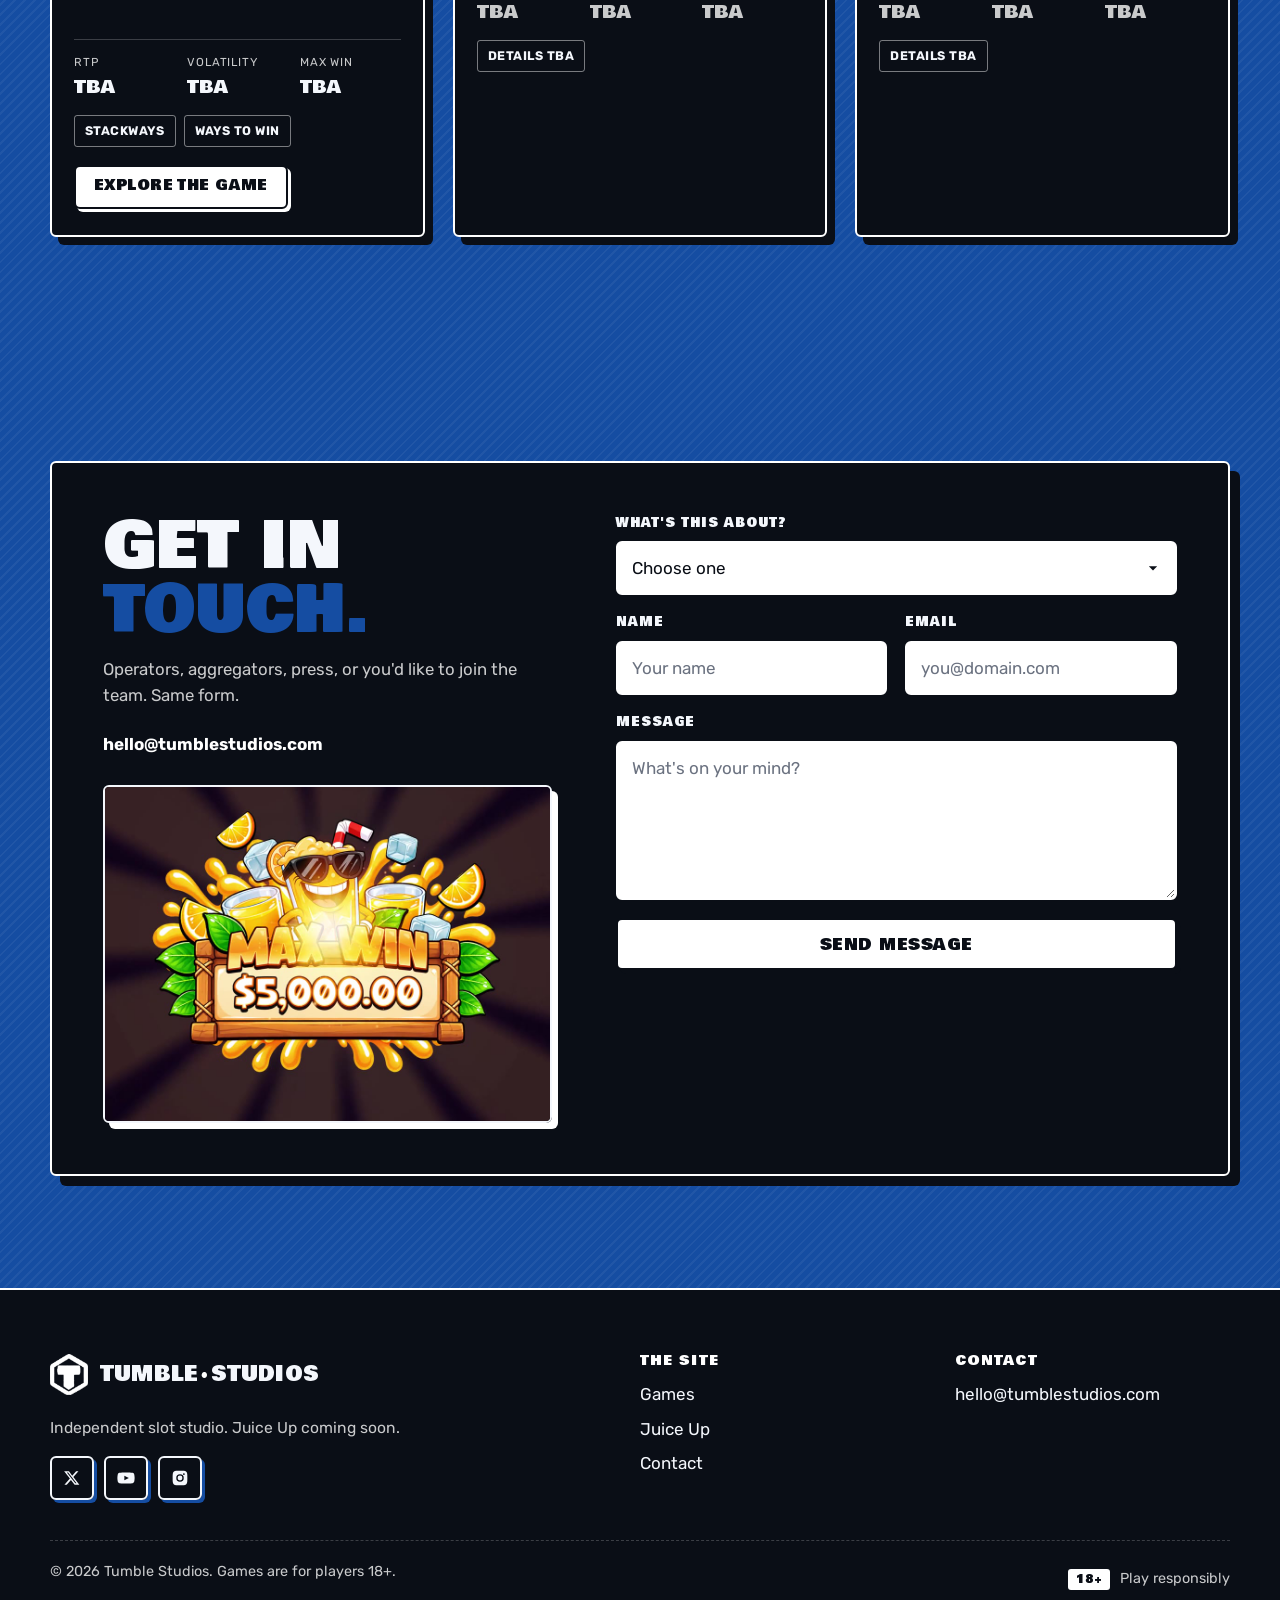
==== commit 7b8f9f01: "Fresh filenames for the intro video so cached copies can't show the old one - assets/hero.mp4 -> int" ====
--- a/index.html
+++ b/index.html
@@ -9,13 +9,13 @@
   <meta property="og:type" content="website">
   <meta property="og:title" content="Tumble Studios · Independent slot studio">
   <meta property="og:description" content="Character-led slot games made in-house. First title, Juice Up, a Stackways slot, coming soon.">
-  <meta property="og:image" content="assets/hero-poster.jpg">
+  <meta property="og:image" content="assets/intro-poster.jpg">
   <meta name="twitter:card" content="summary_large_image">
   <link rel="icon" href="assets/logo-mark.png" type="image/png">
   <link rel="preconnect" href="https://fonts.googleapis.com">
   <link rel="preconnect" href="https://fonts.gstatic.com" crossorigin>
   <link href="https://fonts.googleapis.com/css2?family=Bowlby+One&family=Rubik:wght@400;500;700&display=swap" rel="stylesheet">
-  <link rel="stylesheet" href="css/styles.css?v=20261031">
+  <link rel="stylesheet" href="css/styles.css?v=202610311">
 </head>
 <body>
   <a class="skip-link" href="#main">Skip to main content</a>
@@ -47,8 +47,8 @@
 
     <!-- Hero: the studio logo intro plays once and holds on the finished logo -->
     <section class="hero hero--intro" aria-labelledby="hero-title">
-      <video class="hero-video" autoplay muted playsinline preload="auto" poster="assets/hero-poster.jpg">
-        <source src="assets/hero.mp4" type="video/mp4">
+      <video class="hero-video" autoplay muted playsinline preload="auto" poster="assets/intro-poster.jpg">
+        <source src="assets/intro.mp4" type="video/mp4">
       </video>
       <div class="hero-shade"></div>
 
@@ -234,6 +234,6 @@
     </div>
   </footer>
 
-  <script src="js/main.js?v=20261031" defer></script>
+  <script src="js/main.js?v=202610311" defer></script>
 </body>
 </html>
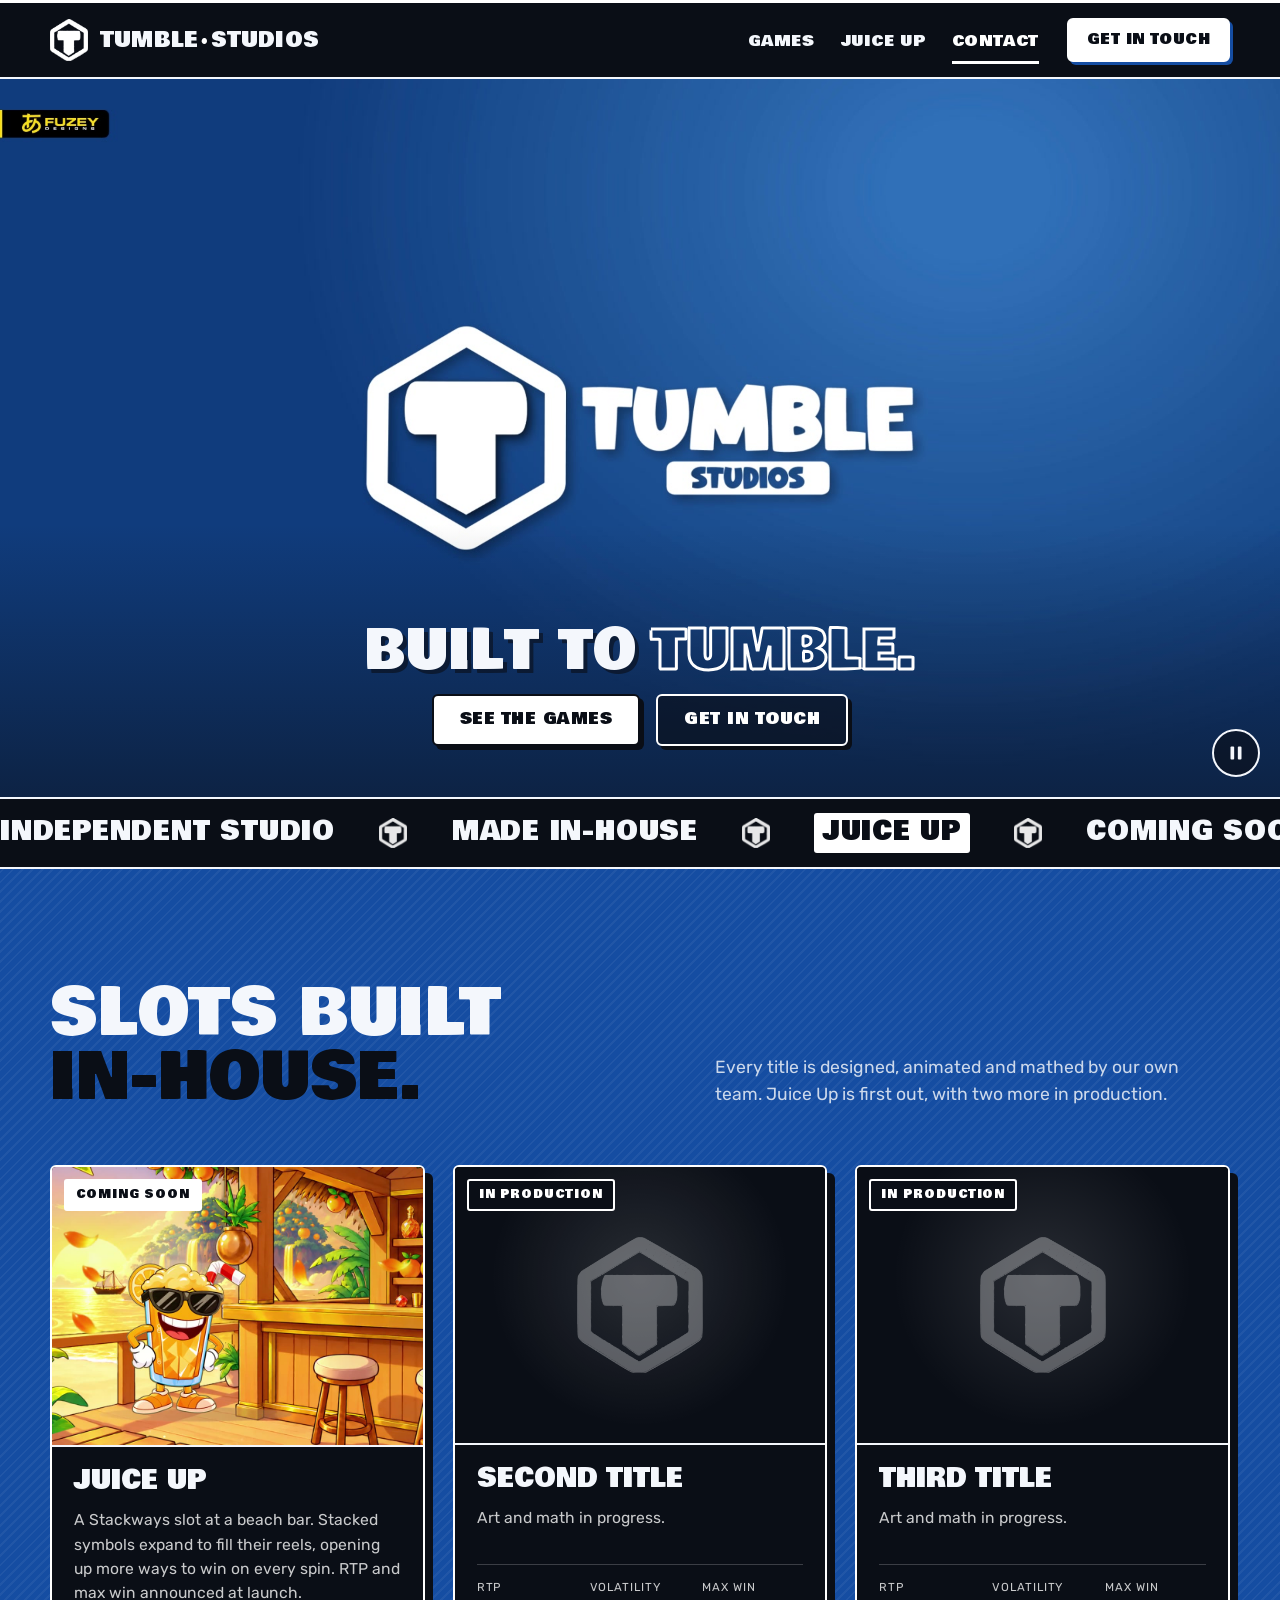
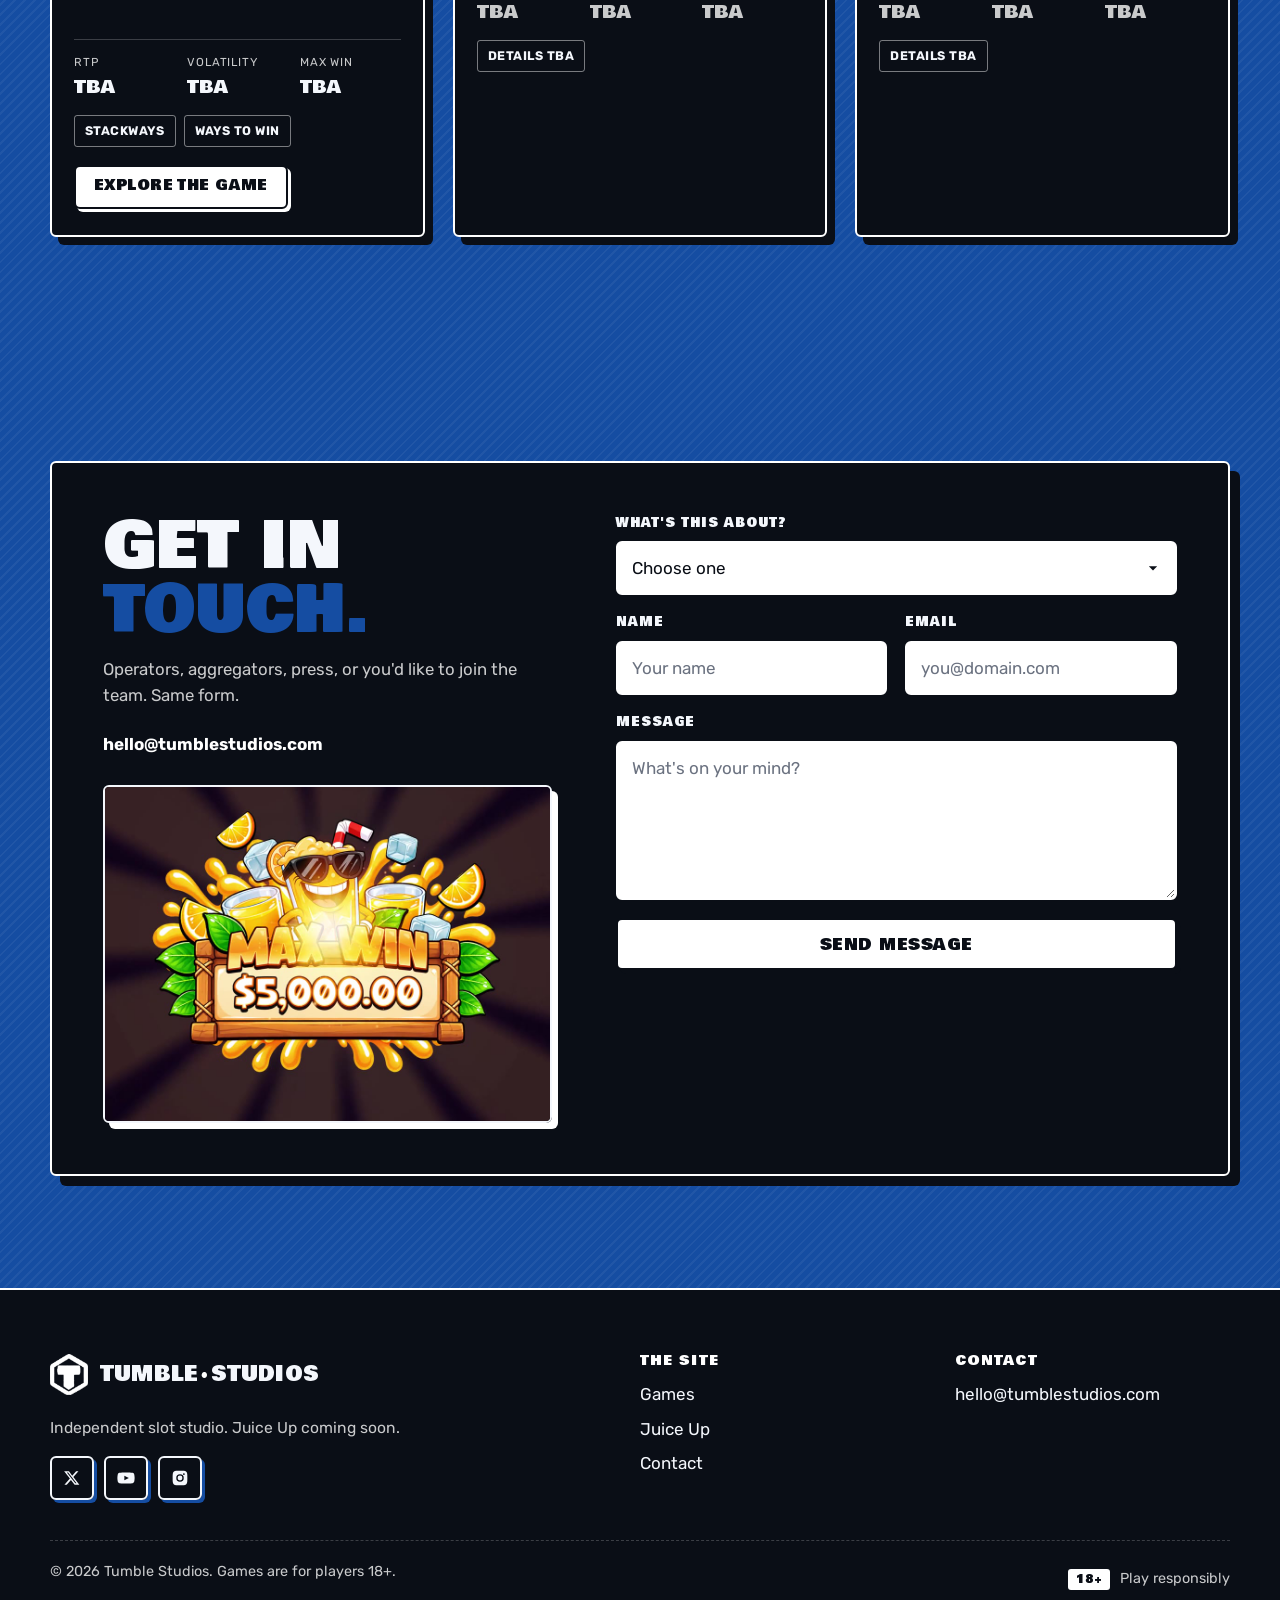
==== commit c94d735f: "Homepage intro loops until paused Co-Authored-By: Claude Opus 5.5 <noreply@anthropic.com>" ====
--- a/index.html
+++ b/index.html
@@ -45,9 +45,9 @@
 
   <main id="main">
 
-    <!-- Hero: the studio logo intro plays once and holds on the finished logo -->
+    <!-- Hero: the studio logo intro loops until paused -->
     <section class="hero hero--intro" aria-labelledby="hero-title">
-      <video class="hero-video" autoplay muted playsinline preload="auto" poster="assets/intro-poster.jpg">
+      <video class="hero-video" autoplay muted loop playsinline preload="auto" poster="assets/intro-poster.jpg">
         <source src="assets/intro.mp4" type="video/mp4">
       </video>
       <div class="hero-shade"></div>
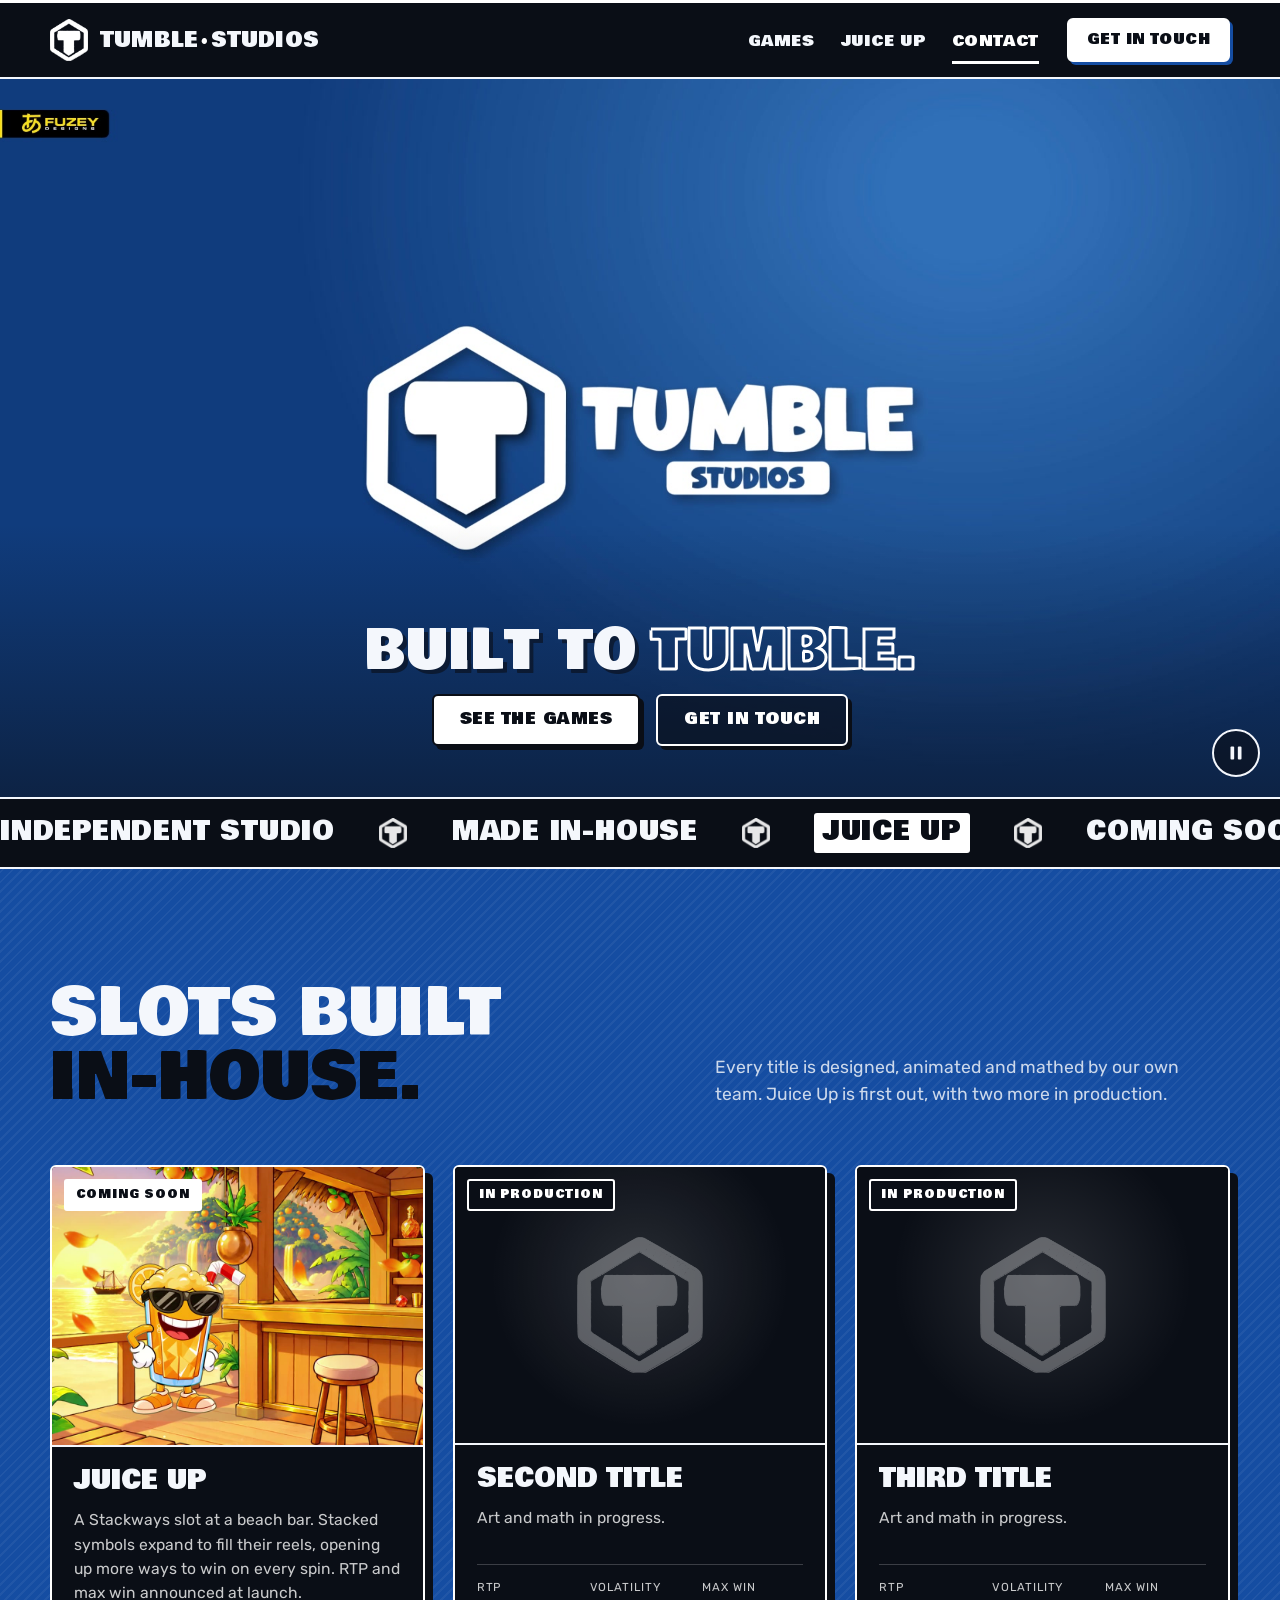
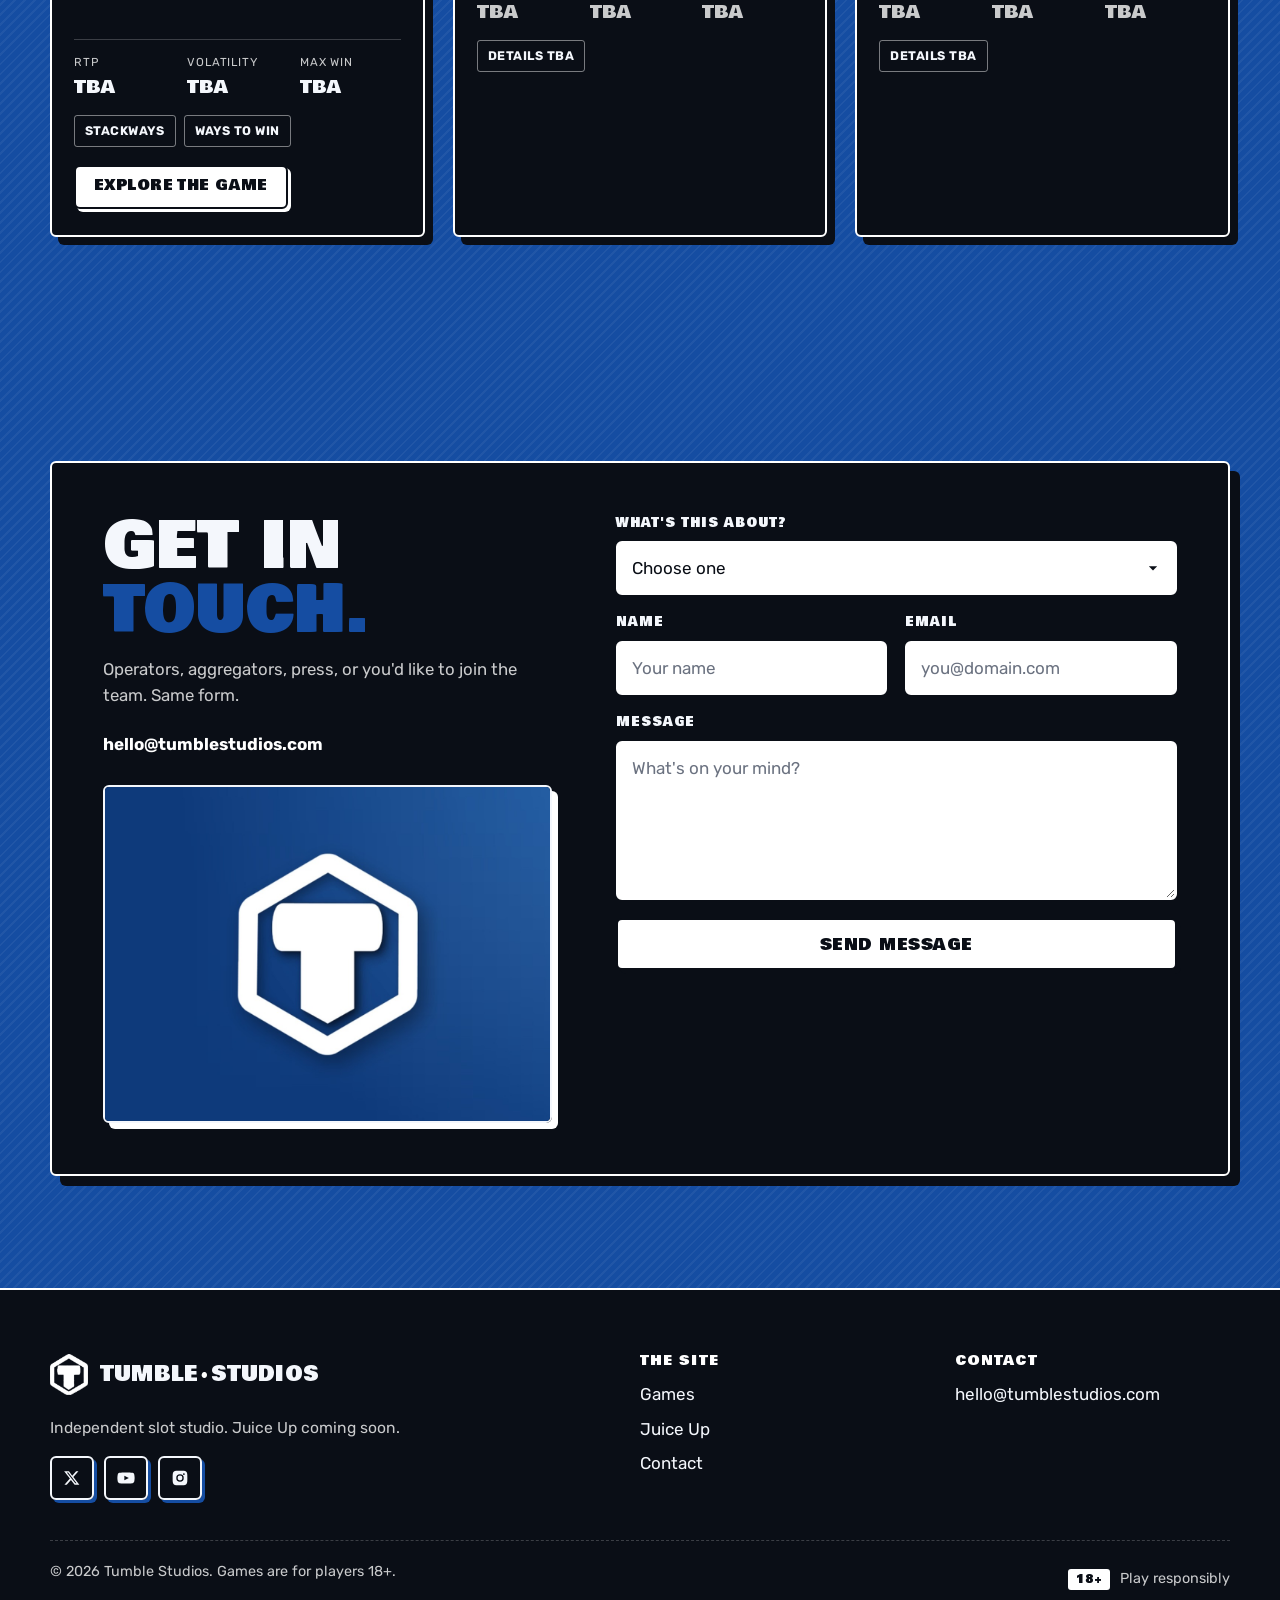
==== commit a418baa7: "Contact panel image: the hexagon T from the intro instead of the max-win screen Co-Authored-By: Clau" ====
--- a/index.html
+++ b/index.html
@@ -162,7 +162,7 @@
             <h2 class="section-title" id="contact-title">Get in <span class="accent">touch.</span></h2>
             <p>Operators, aggregators, press, or you'd like to join the team. Same form.</p>
             <a class="contact-email" href="mailto:hello@tumblestudios.com">hello@tumblestudios.com</a>
-            <img class="contact-art" src="assets/art-maxwin.jpg" alt="Max win screen from Juice Up: the juice mascot behind a wooden sign reading Max win $5,000.00." loading="lazy" width="960" height="720">
+            <img class="contact-art" src="assets/studio-mark.jpg" alt="The Tumble Studios hexagon T logo on a blue background." loading="lazy" width="1200" height="900">
           </div>
 
           <form class="contact-form" action="#" method="post" novalidate>
